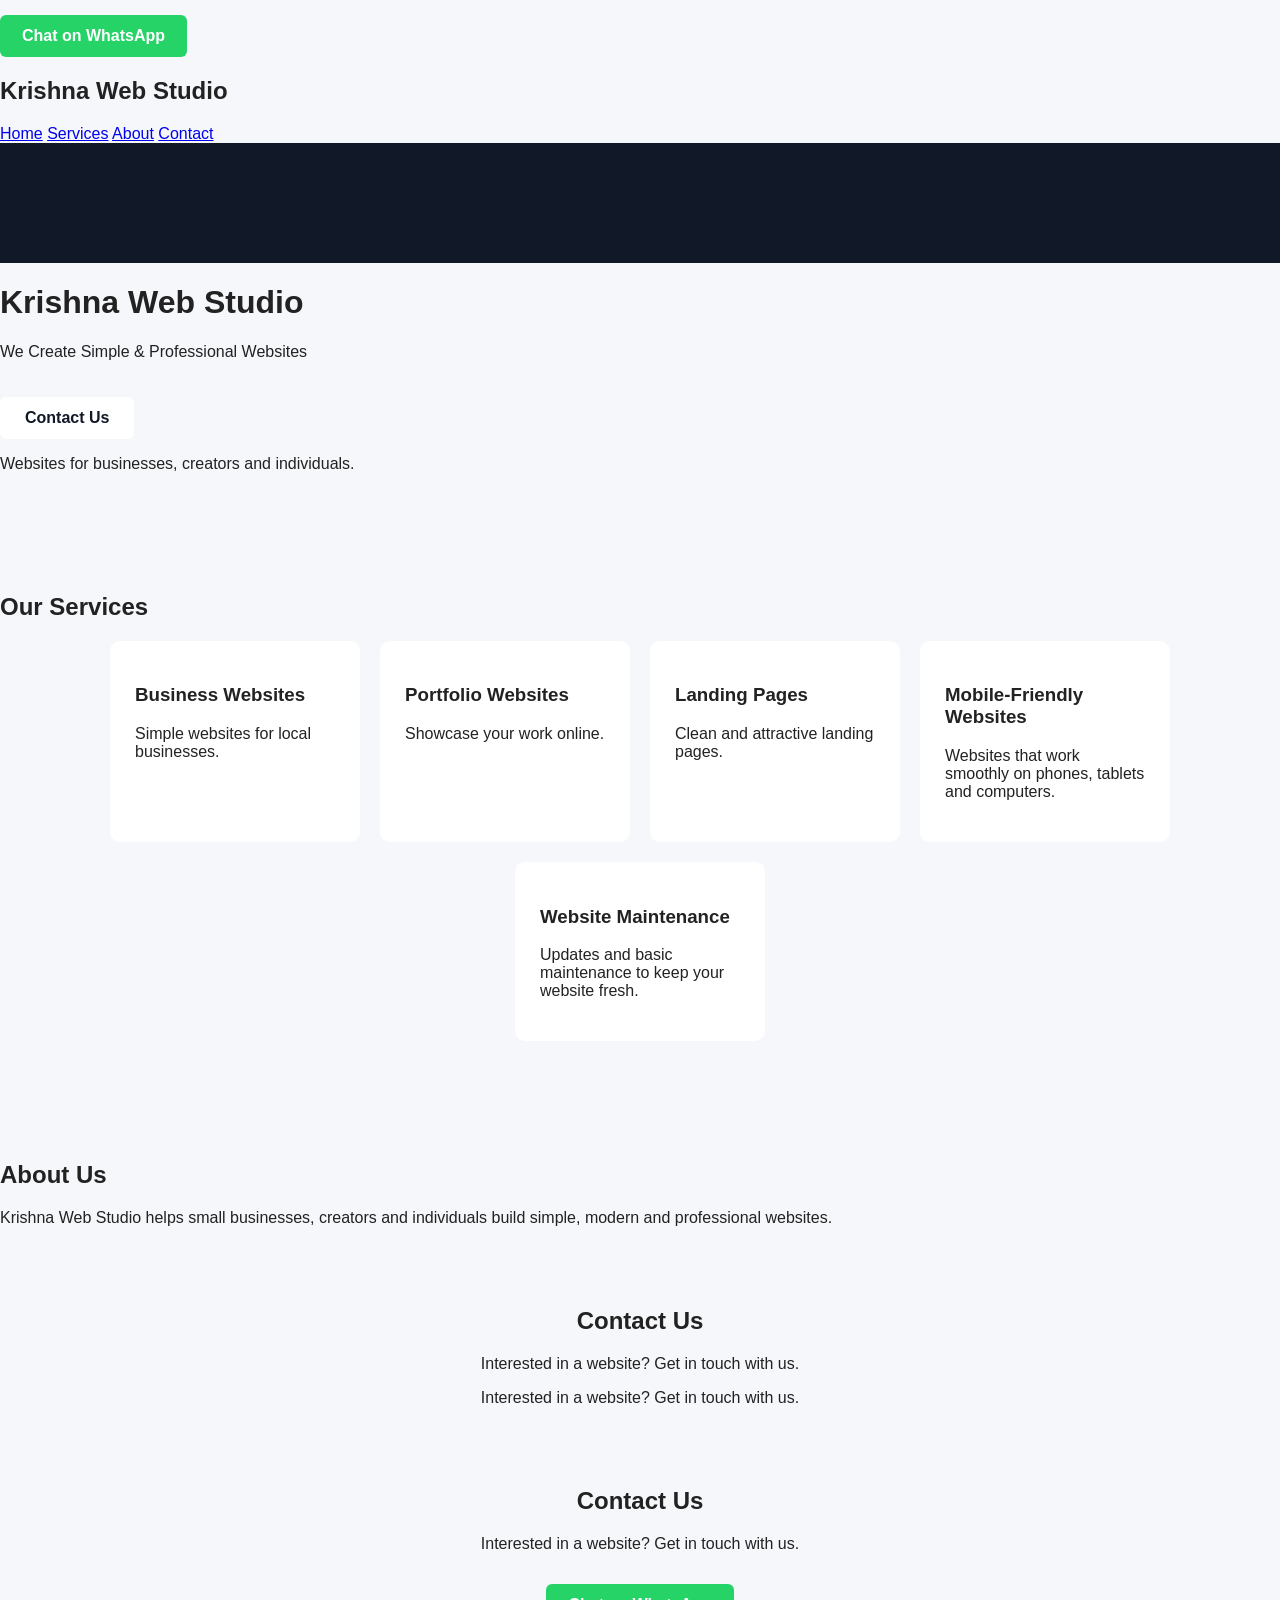
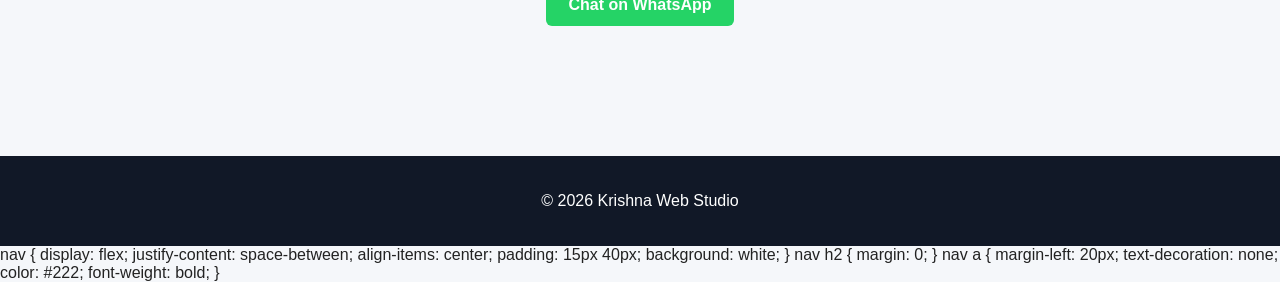
==== index.html @ 9b679fcb "Add files via upload" ====
<!DOCTYPE html>
<html lang="en">
<head>
    <meta charset="UTF-8">
    <meta name="viewport" content="width=device-width, initial-scale=1.0">
    <title>Krishna Web Studio</title>

    <style>
        .whatsapp-button {
    display: inline-block;
    margin-top: 15px;
    padding: 12px 22px;
    background: #25D366;
    color: white;
    text-decoration: none;
    border-radius: 6px;
    font-weight: bold;
}
        
        body {
            margin: 0;
            font-family: Arial, sans-serif;
            background: #f5f7fa;
            color: #222;
        }

        header {
            background: #111827;
            color: white;
            text-align: center;
            padding: 60px 20px;
        }

        header h1 {
            font-size: 42px;
            margin-bottom: 10px;
        }

        header p {
            font-size: 18px;
        }

        .button {
            display: inline-block;
            margin-top: 20px;
            padding: 12px 25px;
            background: white;
            color: #111827;
            text-decoration: none;
            border-radius: 6px;
            font-weight: bold;
        }

        section {
            max-width: 900px;
            margin: 40px auto;
            padding: 20px;
            text-align: center;
        }

        .services {
            display: flex;
            gap: 20px;
            justify-content: center;
            flex-wrap: wrap;
        }

        .card {
            background: rgb(255, 255, 255);
            padding: 25px;
            width: 200px;
            border-radius: 10px;
        }

        footer {
            text-align: center;
            background: #111827;
            color: white;
            padding: 20px;
            margin-top: 50px;
        }
    </style>
    <a href="https://wa.me/918923455650" class="whatsapp-button">
    Chat on WhatsApp
</a>
</head>

<body>
<nav>
    <h2>Krishna Web Studio</h2>

    <div>
        <a href="#home">Home</a>
        <a href="#services">Services</a>
        <a href="#about">About</a>
        <a href="#contact">Contact</a>
    </div>
</nav>
    <header id="home"></header>
        <h1>Krishna Web Studio</h1>
        <p>We Create Simple & Professional Websites</p>
        <a href="#contact" class="button">Contact Us</a>
        <p>Websites for businesses, creators and individuals.</p>
    </header>

    <section id="services"></section>
        <h2>Our Services</h2>

        <div class="services">
            <div class="card">
                <h3>Business Websites</h3>
                <p>Simple websites for local businesses.</p>
            </div>

            <div class="card">
                <h3>Portfolio Websites</h3>
                <p>Showcase your work online.</p>
            </div>

            <div class="card">
                <h3>Landing Pages</h3>
                <p>Clean and attractive landing pages.</p>
            </div><div class="card">
    <h3>Mobile-Friendly Websites</h3>
    <p>Websites that work smoothly on phones, tablets and computers.</p>
</div>

<div class="card">
    <h3>Website Maintenance</h3>
    <p>Updates and basic maintenance to keep your website fresh.</p>
</div>
        </div>
    </section>
    <section id="about"></section>
    <h2>About Us</h2>
    <p>
        Krishna Web Studio helps small businesses, creators and individuals
        build simple, modern and professional websites.
    </p>
</section>

    <section id="contact">
        <h2>Contact Us</h2>
        <p>Interested in a website? Get in touch with us.</p>
        <p>Interested in a website? Get in touch with us.</p>
        <section id="contact">
    <h2>Contact Us</h2>
    <p>Interested in a website? Get in touch with us.</p>
    <a href="https://wa.me/91XXXXXXXXXX" class="whatsapp-button">
    Chat on WhatsApp
</a>
</section>
    </section>

    <footer>
        <p>© 2026 Krishna Web Studio</p>
    </footer>

</body>
</html>
nav {
    display: flex;
    justify-content: space-between;
    align-items: center;
    padding: 15px 40px;
    background: white;
}

nav h2 {
    margin: 0;
}

nav a {
    margin-left: 20px;
    text-decoration: none;
    color: #222;
    font-weight: bold;
}
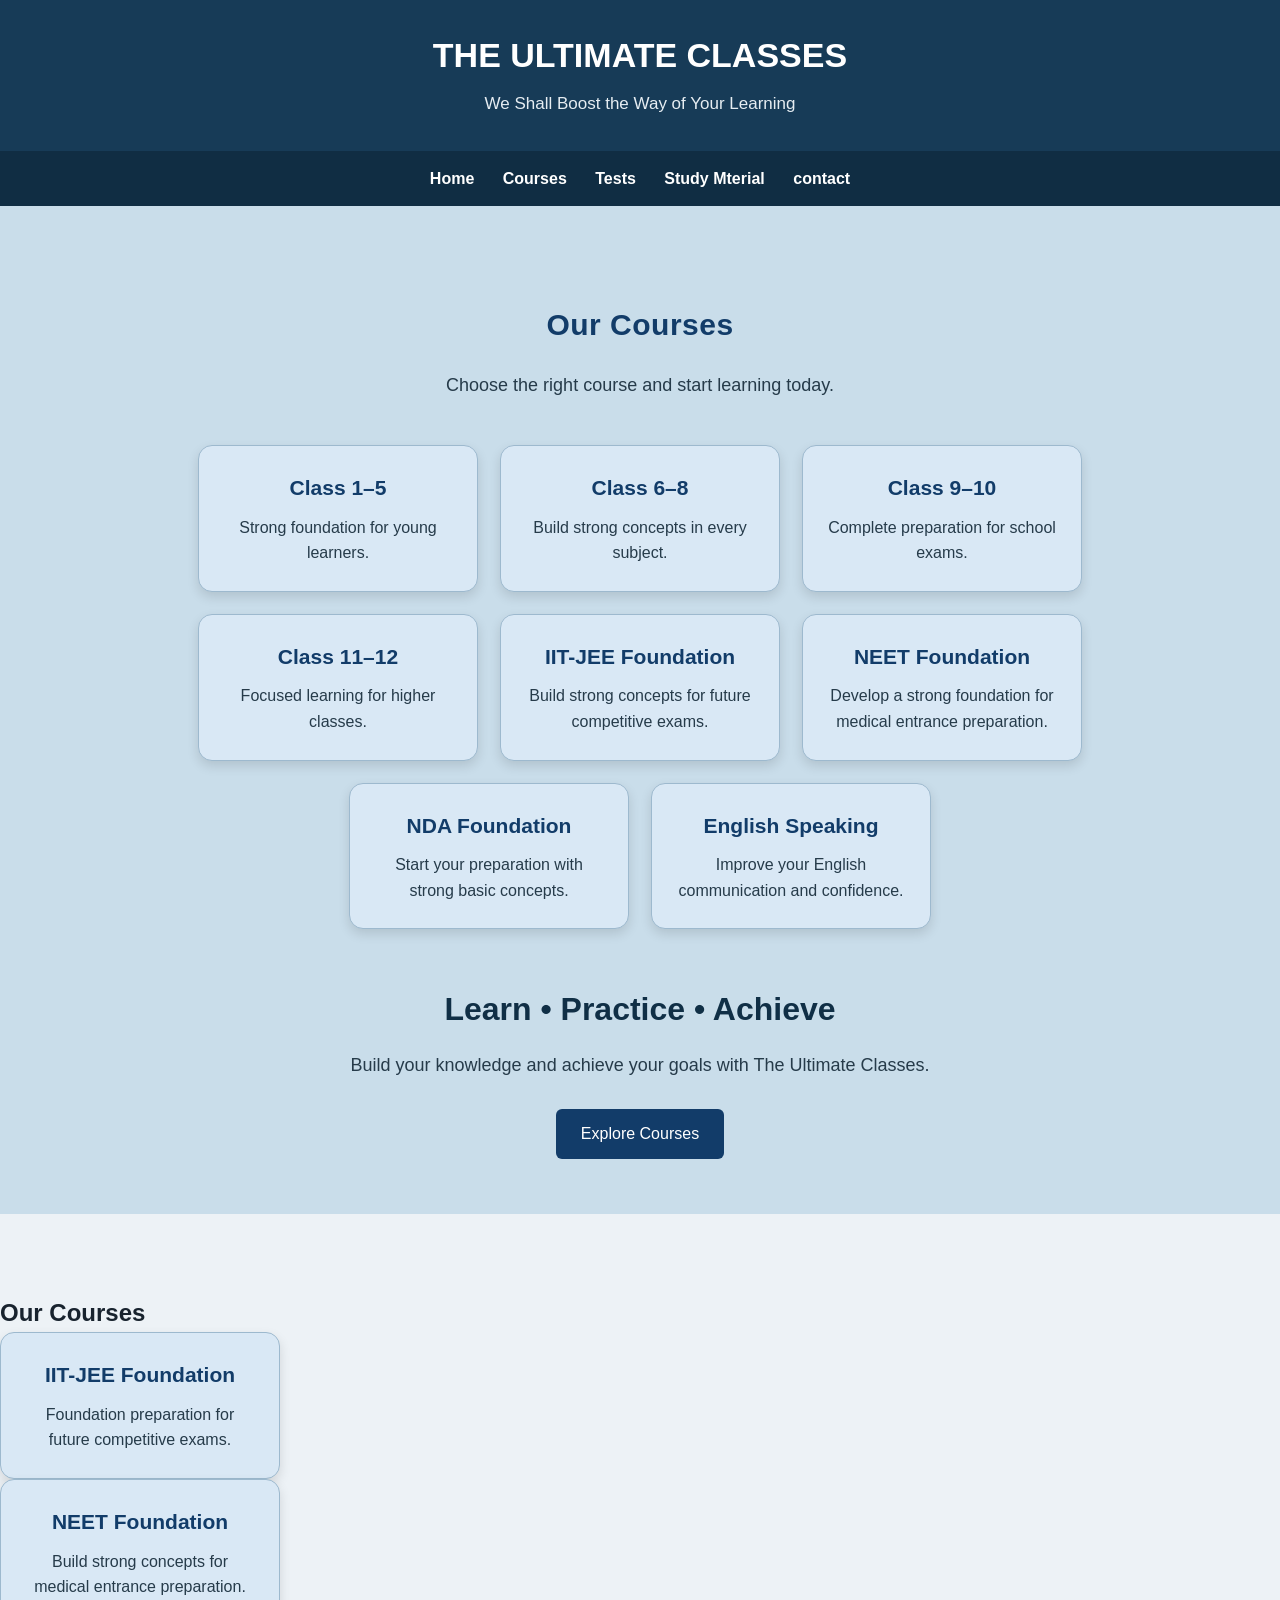
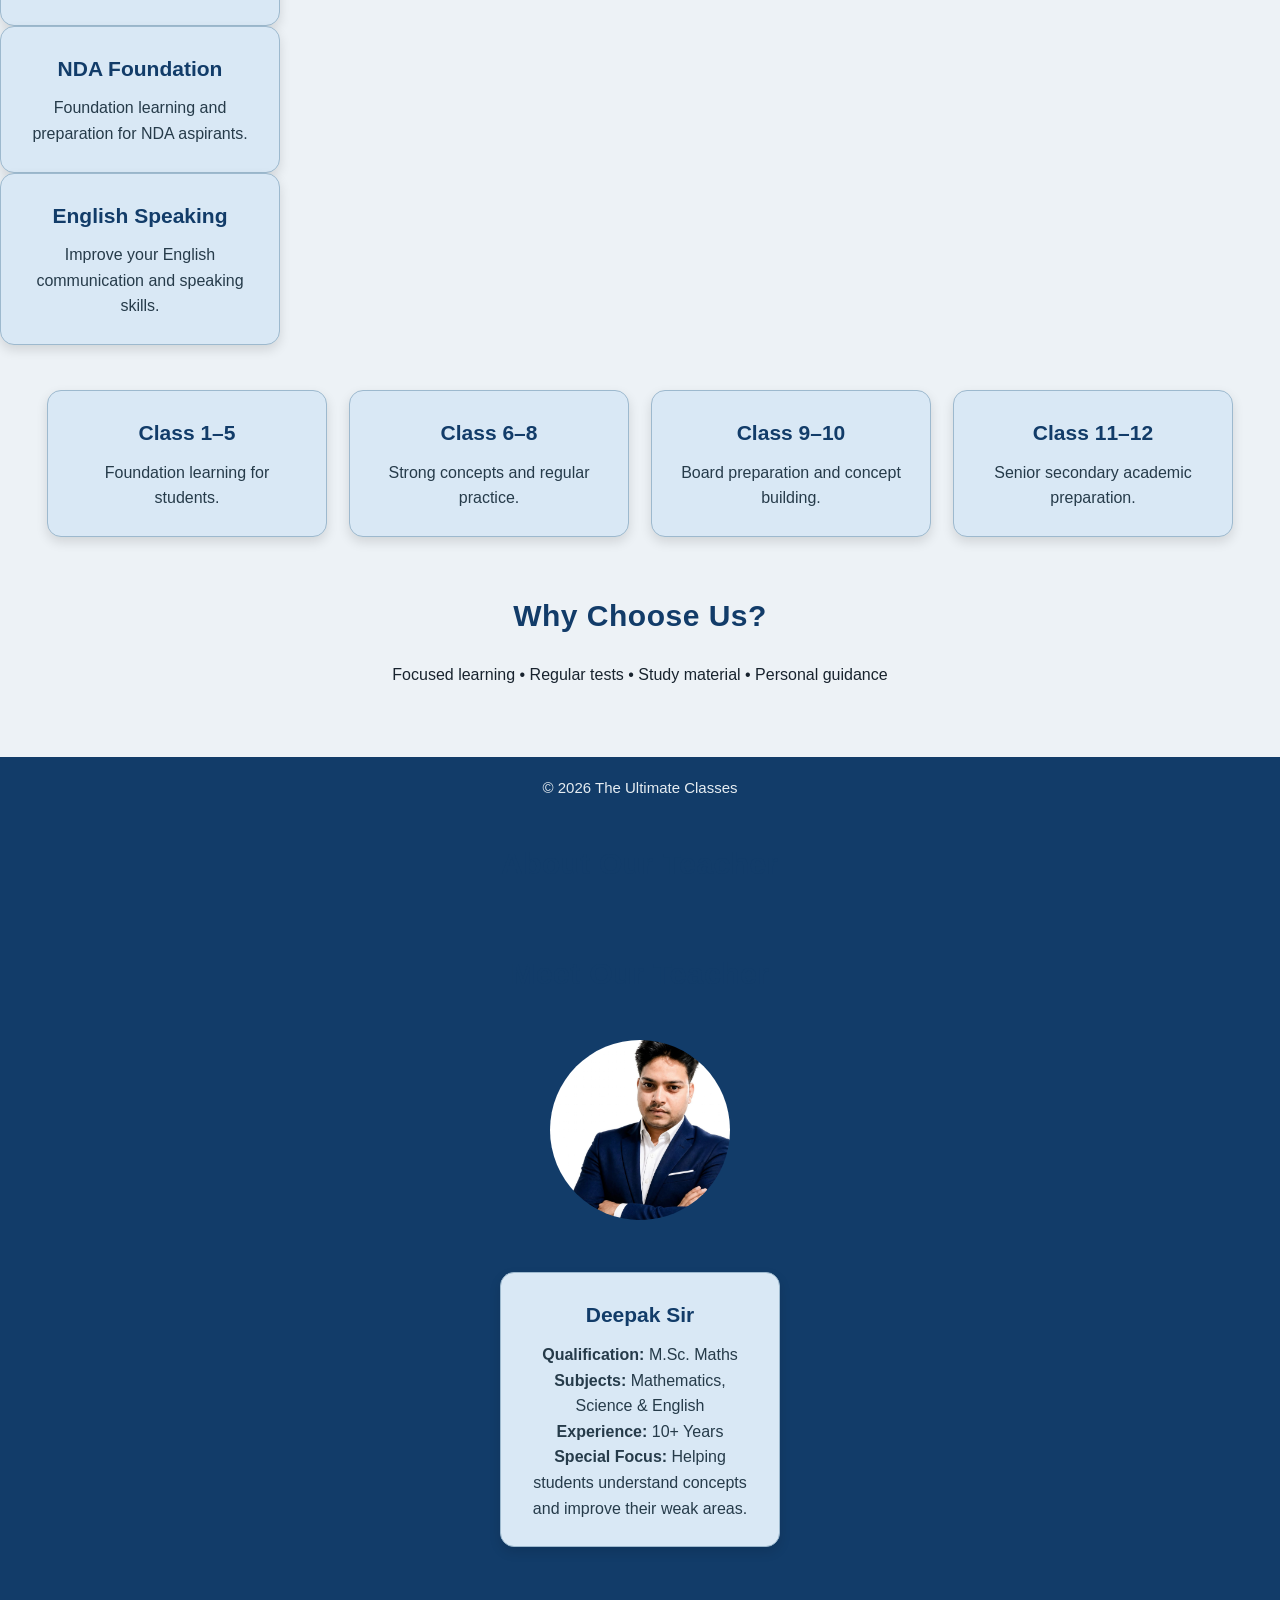
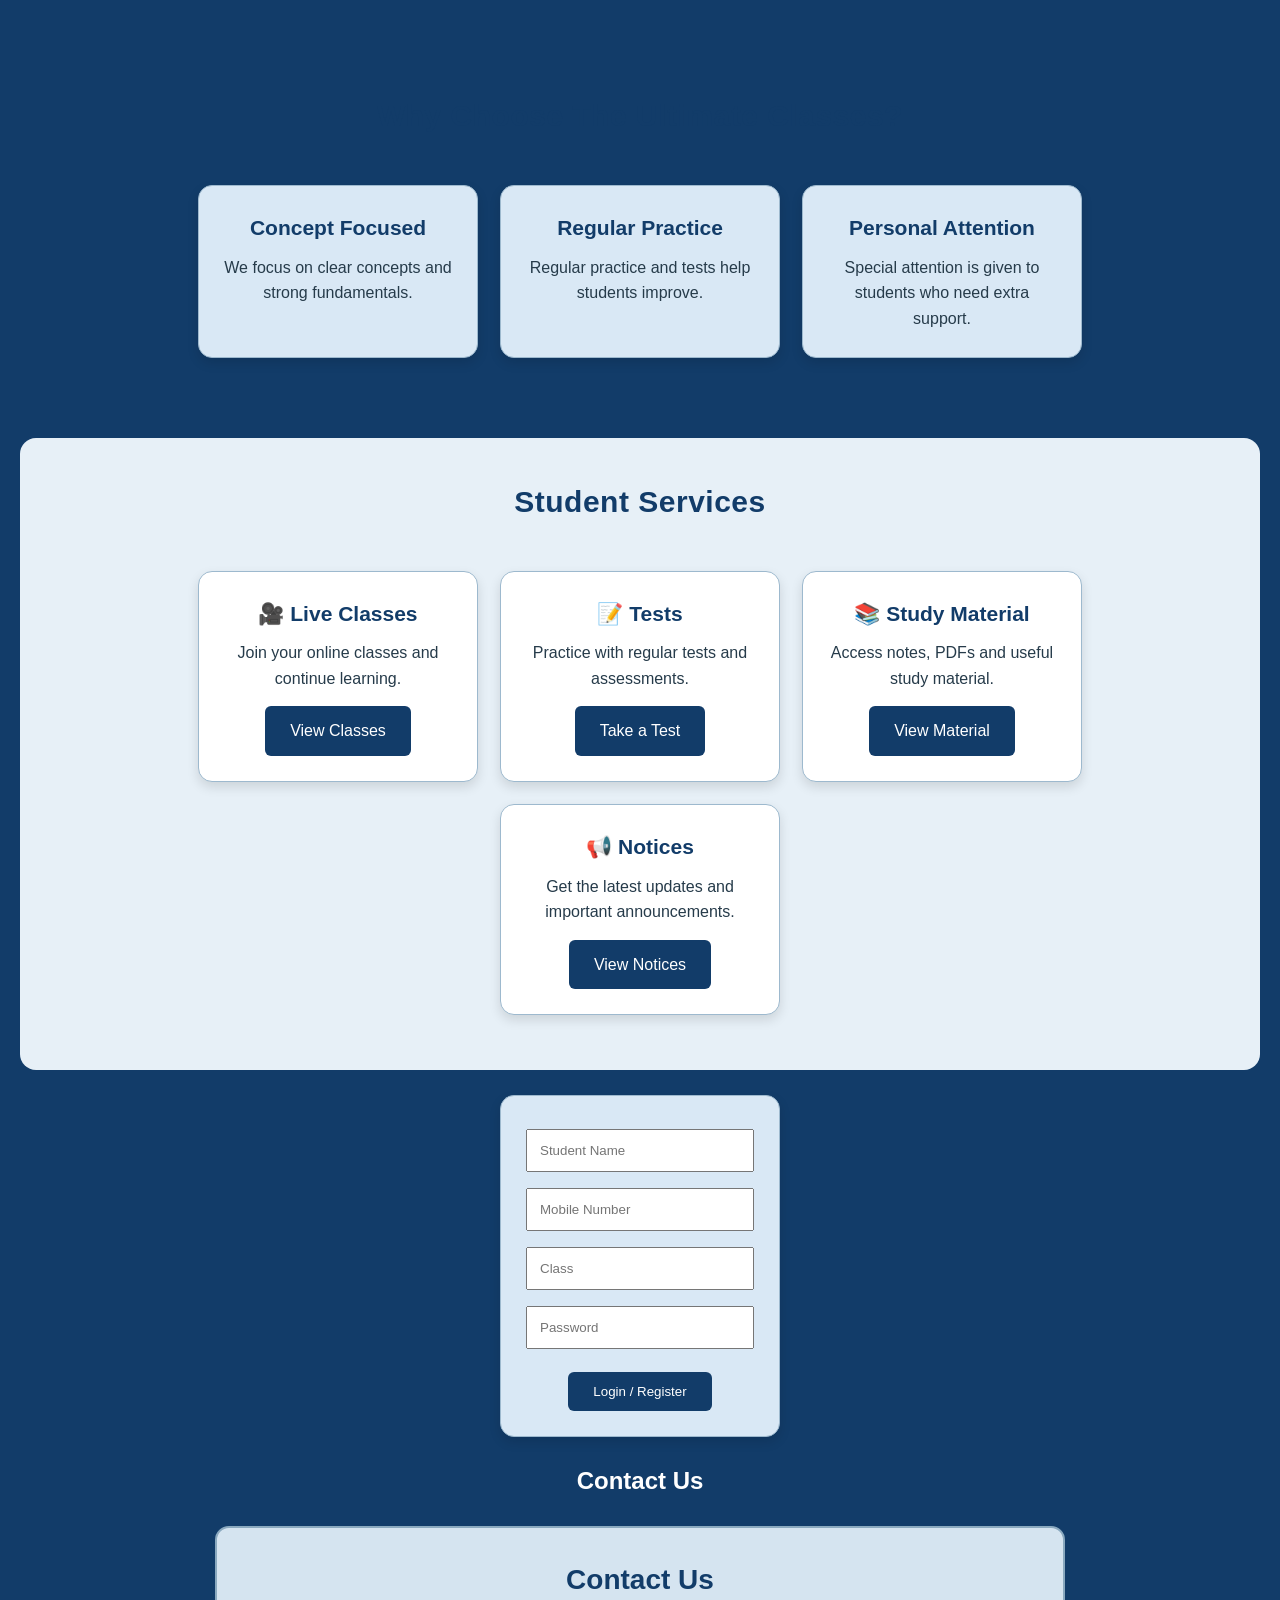
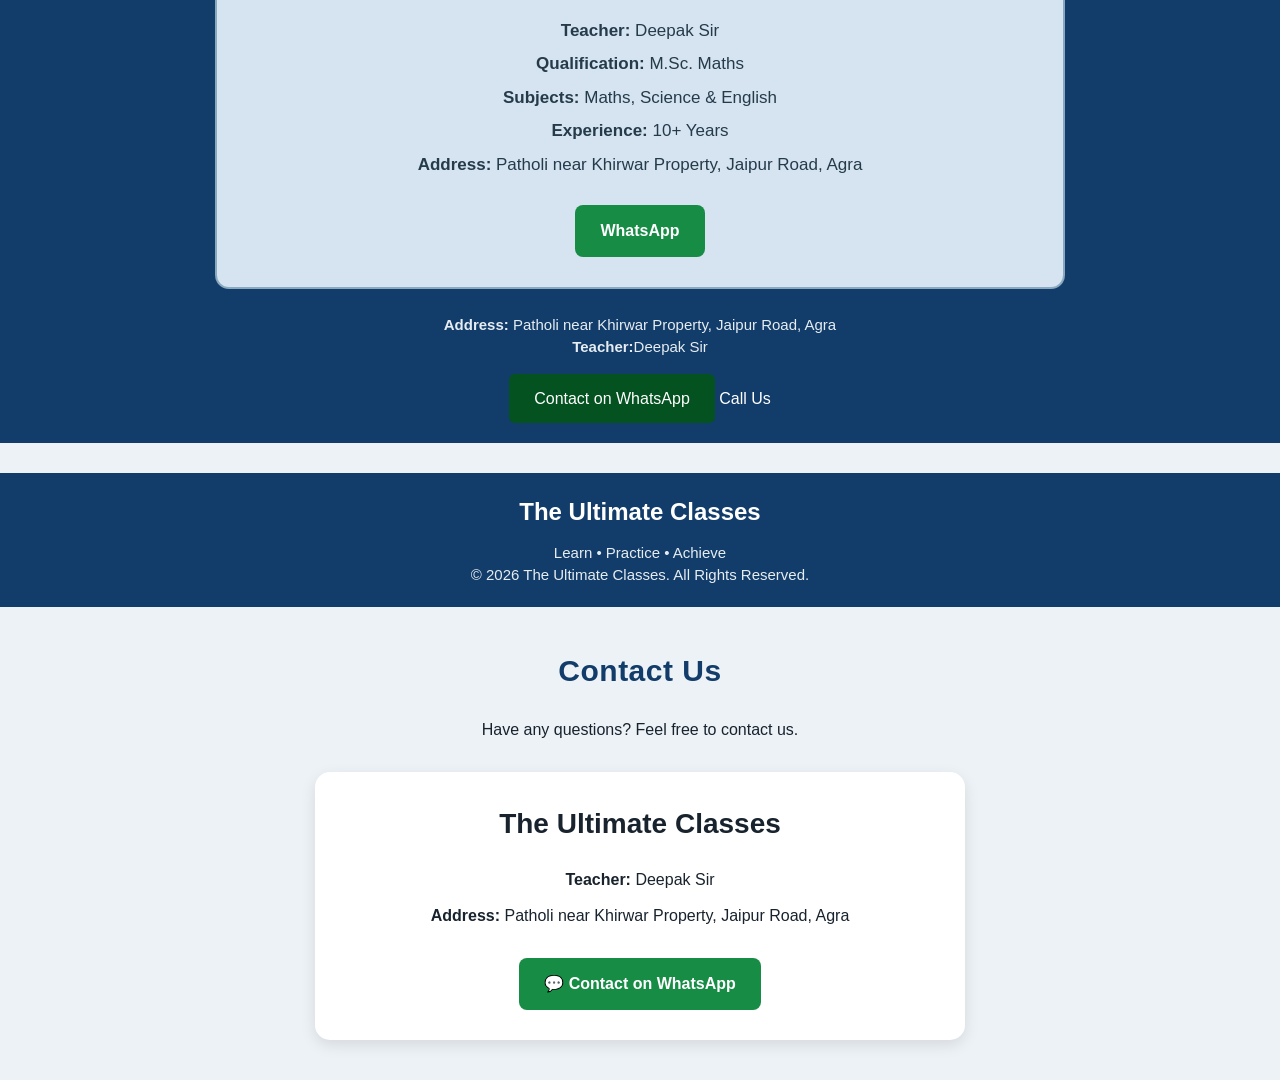
==== commit f862b7a8: "Add files via upload" ====
--- a/index.html
+++ b/index.html
@@ -1,178 +1,598 @@
 <!DOCTYPE html>
 <html lang="en">
 <head>
+    <link rel="stylesheet"href="style.css">
     <meta charset="UTF-8">
     <meta name="viewport" content="width=device-width, initial-scale=1.0">
-    <title>Krishna Web Studio</title>
+
+    <title>The Ultimate Classes</title>
 
     <style>
-        .whatsapp-button {
+        * {
+            margin: 0;
+            padding: 0;
+            box-sizing: border-box;
+        }
+
+
+        .contact-info {
+    background: #d5e4f0;
+    color: #18232e;
+    padding: 25px;
+    margin: 25px 0;
+    border-radius: 12px;
+    border: 2px solid #8aa9bf;
+}
+
+.contact-info h2 {
+    color: #102f46;
+    font-size: 28px;
+    margin-bottom: 15px;
+}
+
+.contact-info p {
+    color: #18232e;
+    font-size: 17px;
+    margin: 8px 0;
+}
+
+.whatsapp-btn {
     display: inline-block;
-    margin-top: 15px;
-    padding: 12px 22px;
-    background: #25D366;
-    color: white;
+    margin-top: 20px;
+    padding: 13px 25px;
+    background: #168c45;
+    color: #ffffff;
     text-decoration: none;
-    border-radius: 6px;
     font-weight: bold;
-}
-        
-        body {
-            margin: 0;
-            font-family: Arial, sans-serif;
-            background: #f5f7fa;
-            color: #222;
+    border-radius: 8px;
+}
+
+body {
+    font-family: Arial, sans-serif;
+    background: #edf2f6;
+    color: #18232e;
+    margin: 0;
+    line-height: 1.6;
+}
+
+header {
+    background: #173b57;
+    color: #ffffff;
+    padding: 28px 20px;
+    text-align: center;
+}
+
+header h1 {
+    color: #ffffff;
+    font-size: 34px;
+    margin-bottom: 8px;
+}
+
+header p {
+    color: #e6edf2;
+    font-size: 17px;
+    margin: 5px 0;
+}
+
+nav {
+    background: #102d43;
+    padding: 15px;
+    text-align: center;
+}
+
+nav a {
+    color: #ffffff;
+    text-decoration: none;
+    font-weight: bold;
+    margin: 0 12px;
+}
+
+nav a:hover {
+    text-decoration: underline;
+}
+
+.hero {
+    background: #c9ddea;
+    color: #18232e;
+    text-align: center;
+    padding: 55px 20px;
+}
+
+.hero h2 {
+    color: #102f46;
+    font-size: 32px;
+    margin-bottom: 12px;
+}
+
+.hero p {
+    color: #263b4a;
+    font-size: 18px;
+    margin-bottom: 20px;
+}
+
+
+       
+
+        .hero p {
+            margin: 15px 0;
+            font-size: 18px;
         }
 
-        header {
-            background: #111827;
+        .button {
+            display: inline-block;
+            background: #123c69;
+            color: white;
+            padding: 12px 25px;
+            border-radius: 6px;
+            text-decoration: none;
+            margin-top: 15px;
+        }
+
+        .section {
+            padding: 40px 20px;
+            text-align: center;
+        }
+        .section h2 {
+    color: #123c69;
+    font-size: 30px;
+    text-align: center;
+    margin-bottom: 22px;
+    font-weight: 700;
+    letter-spacing: 0.5px;
+}
+#material {
+    background: #e7f0f7;
+    border-radius: 16px;
+    margin: 25px 0;
+    padding: 40px 20px;
+}
+
+#material h2 {
+    color: #123c69;
+    margin-bottom: 25px;
+}
+
+#material .card {
+    background: #ffffff;
+}
+.contact-info {
+    background: #d5e4f0;
+    color: #18232e;
+    padding: 30px;
+    margin: 25px auto;
+    border-radius: 14px;
+    border: 2px solid #8aa9bf;
+    max-width: 850px;
+}
+
+.contact-info h2 {
+    color: #123c69;
+    font-size: 28px;
+    margin-bottom: 15px;
+}
+
+.contact-info p {
+    color: #263b4a;
+    font-size: 17px;
+    margin: 8px 0;
+}
+
+.contact-info .whatsapp-btn {
+    margin-top: 20px;
+}
+footer {
+    background: #102d43;
+    color: #ffffff;
+    text-align: center;
+    padding: 22px 15px;
+    margin-top: 30px;
+}
+
+footer p {
+    color: #e6edf2;
+    font-size: 15px;
+    margin: 0;
+}
+
+     .cards {
+    display: flex;
+    flex-wrap: wrap;
+    justify-content: center;
+    gap: 22px;
+    padding: 15px 10px;
+}
+
+.card {
+    background: #d9e8f5;
+    color: #172b3a;
+    width: 280px;
+    padding: 25px;
+    border-radius: 14px;
+    border: 1px solid #9db9ce;
+    box-shadow: 0 5px 12px rgba(0, 0, 0, 0.12);
+    transition: transform 0.2s ease, box-shadow 0.2s ease;
+}
+
+.card:hover {
+    transform: translateY(-5px);
+    box-shadow: 0 9px 18px rgba(0, 0, 0, 0.18);
+}
+
+.card h3 {
+    color: #123c69;
+    font-size: 21px;
+    margin-bottom: 10px;
+}
+
+.card p {
+    color: #263b4a;
+    font-size: 16px;
+    line-height: 1.6;
+    margin: 0;
+}
+
+
+        footer {
+            background: #123c69;
             color: white;
             text-align: center;
-            padding: 60px 20px;
+            padding: 20px;
+            margin-top: 30px;
         }
-
-        header h1 {
-            font-size: 42px;
-            margin-bottom: 10px;
-        }
-
-        header p {
-            font-size: 18px;
-        }
-
-        .button {
-            display: inline-block;
-            margin-top: 20px;
-            padding: 12px 25px;
-            background: white;
-            color: #111827;
-            text-decoration: none;
-            border-radius: 6px;
-            font-weight: bold;
-        }
-
-        section {
-            max-width: 900px;
-            margin: 40px auto;
-            padding: 20px;
-            text-align: center;
-        }
-
-        .services {
-            display: flex;
-            gap: 20px;
-            justify-content: center;
-            flex-wrap: wrap;
-        }
-
-        .card {
-            background: rgb(255, 255, 255);
-            padding: 25px;
-            width: 200px;
-            border-radius: 10px;
-        }
-
-        footer {
-            text-align: center;
-            background: #111827;
-            color: white;
-            padding: 20px;
-            margin-top: 50px;
-        }
+        @media (max-width: 768px) {
+    header h1 {
+        font-size: 26px;
+    }
+
+    header p {
+        font-size: 14px;
+    }
+
+    nav {
+        padding: 10px;
+    }
+
+    nav a {
+        display: inline-block;
+        margin: 6px 8px;
+        font-size: 14px;
+    }
+
+    .hero {
+    background: #c8dff0;
+    color: #172b3a;
+    text-align: center;
+    padding: 70px 20px;
+    border-radius: 0 0 20px 20px;
+    margin-bottom: 25px;
+}
+
+.hero h2 {
+    color: #123c69;
+    font-size: 36px;
+    margin-bottom: 15px;
+    font-weight: 700;
+}
+
+.hero p {
+    color: #263b4a;
+    font-size: 18px;
+    max-width: 700px;
+    margin: 0 auto 25px;
+    line-height: 1.7;
+}
+
+.hero .button {
+    display: inline-block;
+    background: #123c69;
+    color: #ffffff;
+    text-decoration: none;
+    padding: 13px 28px;
+    border-radius: 8px;
+    font-weight: bold;
+}
+
+.hero .button:hover {
+    background: #0b2947;
+}
+
+    .contact-info {
+        padding: 20px;
+        margin: 15px 10px;
+    }
+
+    .contact-info h2 {
+        font-size: 24px;
+    }
+
+    .contact-info p {
+        font-size: 15px;
+    }
+
+    .whatsapp-btn {
+        padding: 12px 20px;
+        font-size: 15px;
+    }
+}
     </style>
-    <a href="https://wa.me/918923455650" class="whatsapp-button">
-    Chat on WhatsApp
+</head>
+
+<body>
+
+    <header>
+        <h1>THE ULTIMATE CLASSES</h1>
+        <p>We Shall Boost the Way of Your Learning</p>
+    </header>
+
+    <nav>
+        <a href="index.html">Home</a>
+        <a href="Courses.html">Courses</a>
+        <a href="tests.html">Tests</a>
+        <a href="study-material.html">Study Mterial</a>
+        <a href="#contact">contact</a></nav>
+
+    <section class="hero">
+        <section class="section" id="courses">
+    <h2>Our Courses</h2>
+    <p>Choose the right course and start learning today.</p>
+
+    <div class="cards">
+
+        <div class="card">
+            <h3>Class 1–5</h3>
+            <p>Strong foundation for young learners.</p>
+        </div>
+
+        <div class="card">
+            <h3>Class 6–8</h3>
+            <p>Build strong concepts in every subject.</p>
+        </div>
+
+        <div class="card">
+            <h3>Class 9–10</h3>
+            <p>Complete preparation for school exams.</p>
+        </div>
+
+        <div class="card">
+            <h3>Class 11–12</h3>
+            <p>Focused learning for higher classes.</p>
+        </div>
+
+        <div class="card">
+            <h3>IIT-JEE Foundation</h3>
+            <p>Build strong concepts for future competitive exams.</p>
+        </div>
+
+        <div class="card">
+            <h3>NEET Foundation</h3>
+            <p>Develop a strong foundation for medical entrance preparation.</p>
+        </div>
+
+        <div class="card">
+            <h3>NDA Foundation</h3>
+            <p>Start your preparation with strong basic concepts.</p>
+        </div>
+
+        <div class="card">
+            <h3>English Speaking</h3>
+            <p>Improve your English communication and confidence.</p>
+        </div>
+
+    </div>
+</section>
+        <h2>Learn • Practice • Achieve</h2>
+        <p>Build your knowledge and achieve your goals with The Ultimate Classes.</p>
+        <a href="courses.html" class="button">Explore Courses</a>
+    </section>
+
+    <section class="section"id="courses"></section>
+        <h2>Our Courses</h2>
+        <div class="card">
+    <h3>IIT-JEE Foundation</h3>
+    <p>Foundation preparation for future competitive exams.</p>
+</div>
+
+<div class="card">
+    <h3>NEET Foundation</h3>
+    <p>Build strong concepts for medical entrance preparation.</p>
+</div>
+
+<div class="card">
+    <h3>NDA Foundation</h3>
+    <p>Foundation learning and preparation for NDA aspirants.</p>
+</div>
+
+<div class="card">
+    <h3>English Speaking</h3>
+    <p>Improve your English communication and speaking skills.</p>
+</div>
+
+        <div class="cards">
+
+            <div class="card">
+                <h3>Class 1–5</h3>
+                <p>Foundation learning for students.</p>
+            </div>
+
+            <div class="card">
+                <h3>Class 6–8</h3>
+                <p>Strong concepts and regular practice.</p>
+            </div>
+
+            <div class="card">
+                <h3>Class 9–10</h3>
+                <p>Board preparation and concept building.</p>
+            </div>
+
+            <div class="card">
+                <h3>Class 11–12</h3>
+                <p>Senior secondary academic preparation.</p>
+            </div>
+
+        </div>
+    </section>
+
+    <section class="section">
+        <h2>Why Choose Us?</h2>
+        <p>Focused learning • Regular tests • Study material • Personal guidance</p>
+    </section>
+
+    <footer>
+        <p>© 2026 The Ultimate Classes</p>
+        <section class="section">
+    <h2>About Our Teacher</h2>
+
+    <section class="section">
+    <h2>Meet Our Teacher</h2>
+    <img src="Deepak.jpeg"
+     alt="Deepak Sir"
+     style="width:180px; height:180px; object-fit:cover; border-radius:50%; margin:20px;">
+
+    <div class="card" style="margin: 25px auto; max-width: 550px;">
+
+        <h3>Deepak Sir</h3>
+
+        <p><strong>Qualification:</strong> M.Sc. Maths</p>
+
+        <p><strong>Subjects:</strong> Mathematics, Science & English</p>
+
+        <p><strong>Experience:</strong> 10+ Years</p>
+
+        <p>
+            <strong>Special Focus:</strong>
+            Helping students understand concepts
+            and improve their weak areas.
+        </p>
+
+    </div>
+</section>
+
+</section>
+
+<section class="section why-us">
+    <h2>Why Choose The Ultimate Classes?</h2>
+
+    <div class="cards">
+
+        <div class="card">
+            <h3>Concept Focused</h3>
+            <p>We focus on clear concepts and strong fundamentals.</p>
+        </div>
+
+        <div class="card">
+            <h3>Regular Practice</h3>
+            <p>Regular practice and tests help students improve.</p>
+        </div>
+
+        <div class="card">
+            <h3>Personal Attention</h3>
+            <p>Special attention is given to students who need extra support.</p>
+        </div>
+
+    </div>
+</section>
+
+<section class="section" id="material">
+    <h2>Student Services</h2>
+
+    <div class="cards">
+
+        <div class="card">
+            <h3>🎥 Live Classes</h3>
+            <p>Join your online classes and continue learning.</p>
+            <a href="#" class="button">View Classes</a>
+        </div>
+
+        <div class="card">
+            <h3>📝 Tests</h3>
+            <p>Practice with regular tests and assessments.</p>
+            <a href="#" class="button">Take a Test</a>
+        </div>
+
+        <div class="card">
+            <h3>📚 Study Material</h3>
+            <p>Access notes, PDFs and useful study material.</p>
+            <a href="#" class="button">View Material</a>
+        </div>
+
+        <div class="card">
+            <h3>📢 Notices</h3>
+            <p>Get the latest updates and important announcements.</p>
+            <a href="#" class="button">View Notices</a>
+        </div>
+
+    </div>
+</section>
+
+    <div class="card" style="margin: 25px auto; max-width: 400px;">
+
+        <input type="text" placeholder="Student Name"
+               style="width:100%; padding:12px; margin:8px 0;">
+
+        <input type="tel" placeholder="Mobile Number"
+               style="width:100%; padding:12px; margin:8px 0;">
+
+        <input type="text" placeholder="Class"
+               style="width:100%; padding:12px; margin:8px 0;">
+
+        <input type="password" placeholder="Password"
+               style="width:100%; padding:12px; margin:8px 0;">
+
+        <button class="button" style="border: none; cursor: pointer;">
+            Login / Register
+        </button>
+
+    </div>
+</section>
+    <h2 id="contact">Contact Us</h2>
+    <div class="contact-info">
+    <h2>Contact Us</h2>
+    <p><strong>Teacher:</strong> Deepak Sir</p>
+    <p><strong>Qualification:</strong> M.Sc. Maths</p>
+    <p><strong>Subjects:</strong> Maths, Science & English</p>
+    <p><strong>Experience:</strong> 10+ Years</p>
+    <p><strong>Address:</strong> Patholi near Khirwar Property, Jaipur Road, Agra</p>
+
+    <a class="whatsapp-btn" href="https://wa.me/918909635485" target="_blank">
+    WhatsApp
 </a>
-</head>
-
-<body>
-<nav>
-    <h2>Krishna Web Studio</h2>
-
-    <div>
-        <a href="#home">Home</a>
-        <a href="#services">Services</a>
-        <a href="#about">About</a>
-        <a href="#contact">Contact</a>
+</div>
+
+    <p><strong>Address:</strong> Patholi near Khirwar Property, Jaipur Road, Agra</p>
+<p><strong>Teacher:</strong>Deepak Sir</p>
+    <a href="https://wa.me/918909635485"
+   class="button"
+   style="background: #035220;">
+   Contact on WhatsApp
+    
+</a>
+    
+    Call Us
+</a>
+</a>
+</section>
+    </footer>
+<footer>
+    <h3>The Ultimate Classes</h3>
+    <p>Learn • Practice • Achieve</p>
+    <p>© 2026 The Ultimate Classes. All Rights Reserved.</p>
+</footer>
+</body>
+<section class="section" id="contact">
+    <h2>Contact Us</h2>
+
+    <p>Have any questions? Feel free to contact us.</p>
+
+    <div class="contact-box">
+        <h3>The Ultimate Classes</h3>
+
+        <p><strong>Teacher:</strong> Deepak Sir</p>
+        <p><strong>Address:</strong> Patholi near Khirwar Property, Jaipur Road, Agra</p>
+
+        <a href="https://wa.me/918909635485
+        " class="whatsapp-btn">
+            💬 Contact on WhatsApp
+        </a>
     </div>
-</nav>
-    <header id="home"></header>
-        <h1>Krishna Web Studio</h1>
-        <p>We Create Simple & Professional Websites</p>
-        <a href="#contact" class="button">Contact Us</a>
-        <p>Websites for businesses, creators and individuals.</p>
-    </header>
-
-    <section id="services"></section>
-        <h2>Our Services</h2>
-
-        <div class="services">
-            <div class="card">
-                <h3>Business Websites</h3>
-                <p>Simple websites for local businesses.</p>
-            </div>
-
-            <div class="card">
-                <h3>Portfolio Websites</h3>
-                <p>Showcase your work online.</p>
-            </div>
-
-            <div class="card">
-                <h3>Landing Pages</h3>
-                <p>Clean and attractive landing pages.</p>
-            </div><div class="card">
-    <h3>Mobile-Friendly Websites</h3>
-    <p>Websites that work smoothly on phones, tablets and computers.</p>
-</div>
-
-<div class="card">
-    <h3>Website Maintenance</h3>
-    <p>Updates and basic maintenance to keep your website fresh.</p>
-</div>
-        </div>
-    </section>
-    <section id="about"></section>
-    <h2>About Us</h2>
-    <p>
-        Krishna Web Studio helps small businesses, creators and individuals
-        build simple, modern and professional websites.
-    </p>
-</section>
-
-    <section id="contact">
-        <h2>Contact Us</h2>
-        <p>Interested in a website? Get in touch with us.</p>
-        <p>Interested in a website? Get in touch with us.</p>
-        <section id="contact">
-    <h2>Contact Us</h2>
-    <p>Interested in a website? Get in touch with us.</p>
-    <a href="https://wa.me/91XXXXXXXXXX" class="whatsapp-button">
-    Chat on WhatsApp
-</a>
-</section>
-    </section>
-
-    <footer>
-        <p>© 2026 Krishna Web Studio</p>
-    </footer>
-
-</body>
-</html>
-nav {
-    display: flex;
-    justify-content: space-between;
-    align-items: center;
-    padding: 15px 40px;
-    background: white;
-}
-
-nav h2 {
-    margin: 0;
-}
-
-nav a {
-    margin-left: 20px;
-    text-decoration: none;
-    color: #222;
-    font-weight: bold;
-}+</section>
+</html>
--- a/style.css
+++ b/style.css
@@ -0,0 +1,203 @@
+body {
+    margin: 0;
+    font-family: Arial, sans-serif;
+    background: #f5f5f5;
+    color: #222;
+}
+
+.section {
+    padding: 60px 8%;
+    text-align: center;
+}
+
+.section h2 {
+    font-size: 32px;
+    margin-bottom: 10px;
+}
+
+.cards {
+    display: grid;
+    grid-template-columns: repeat(4, 1fr);
+    gap: 20px;
+    margin-top: 30px;
+}
+
+.card {
+    background: white;
+    padding: 25px;
+    border-radius: 15px;
+    text-align: center;
+    box-shadow: 0 5px 15px rgba(0, 0, 0, 0.1);
+    transition: 0.3s;
+}
+
+.card:hover {
+    transform: translateY(-8px);
+}
+
+.card h3 {
+    margin-bottom: 10px;
+}
+
+.card p {
+    line-height: 1.6;
+}
+
+.teacher-box {
+    max-width: 600px;
+    margin: 30px auto 0;
+    padding: 30px;
+    background: white;
+    border-radius: 15px;
+    text-align: center;
+    box-shadow: 0 5px 15px rgba(0, 0, 0, 0.1);
+}
+
+.teacher-box h3 {
+    font-size: 28px;
+    margin-bottom: 15px;
+}
+
+.teacher-box p {
+    margin: 10px 0;
+    line-height: 1.6;
+}
+.contact-box {
+    max-width: 650px;
+    margin: 30px auto 0;
+    padding: 30px;
+    background: white;
+    border-radius: 15px;
+    text-align: center;
+    box-shadow: 0 5px 15px rgba(0, 0, 0, 0.1);
+}
+
+.contact-box h3 {
+    font-size: 28px;
+    margin-bottom: 20px;
+}
+
+.contact-box p {
+    line-height: 1.6;
+    margin: 10px 0;
+}
+
+.whatsapp-btn {
+    display: inline-block;
+    margin-top: 20px;
+    padding: 13px 25px;
+    background: #25D366;
+    color: white;
+    text-decoration: none;
+    border-radius: 8px;
+    font-weight: bold;
+}
+
+.whatsapp-btn:hover {
+    opacity: 0.85;
+}
+footer {
+    background: #222;
+    color: white;
+    text-align: center;
+    padding: 30px 15px;
+    margin-top: 40px;
+}
+
+footer h3 {
+    margin-bottom: 10px;
+    font-size: 24px;
+}
+
+footer p {
+    margin: 8px 0;
+    line-height: 1.5;
+}
+@media (max-width: 768px) {
+    .cards {
+        grid-template-columns: 1fr;
+    }
+
+    .section {
+        padding: 40px 20px;
+    }
+
+    .section h2 {
+        font-size: 26px;
+    }
+
+    .card {
+        padding: 20px;
+    }
+
+    .teacher-box,
+    .contact-box {
+        width: auto;
+        margin-left: 5px;
+        margin-right: 5px;
+    }
+}
+body {
+        overflow-x: hidden;
+    }
+
+    .hero {
+        padding: 45px 15px;
+    }
+
+    .hero h2 {
+        font-size: 28px;
+    }
+
+    .hero p {
+        font-size: 16px;
+    }
+
+    nav a {
+        display: inline-block;
+        margin: 5px 7px;
+    }
+    .test-container {
+    display: flex;
+    flex-wrap: wrap;
+    justify-content: center;
+    gap: 22px;
+    padding: 30px 15px;
+}
+
+.test-card {
+    background: #d9e8f5;
+    color: #172b3a;
+    width: 280px;
+    padding: 25px;
+    border-radius: 14px;
+    border: 1px solid #9db9ce;
+    box-shadow: 0 5px 12px rgba(0, 0, 0, 0.12);
+    text-align: center;
+}
+
+.test-card h3 {
+    color: #123c69;
+    font-size: 21px;
+    margin-bottom: 10px;
+}
+
+.test-card p {
+    color: #263b4a;
+    font-size: 16px;
+    line-height: 1.6;
+}
+
+.test-card button {
+    background: #123c69;
+    color: #ffffff;
+    border: none;
+    padding: 11px 22px;
+    border-radius: 8px;
+    font-weight: bold;
+    cursor: pointer;
+}
+
+.test-card button:hover {
+    background: #0b2947;
+}
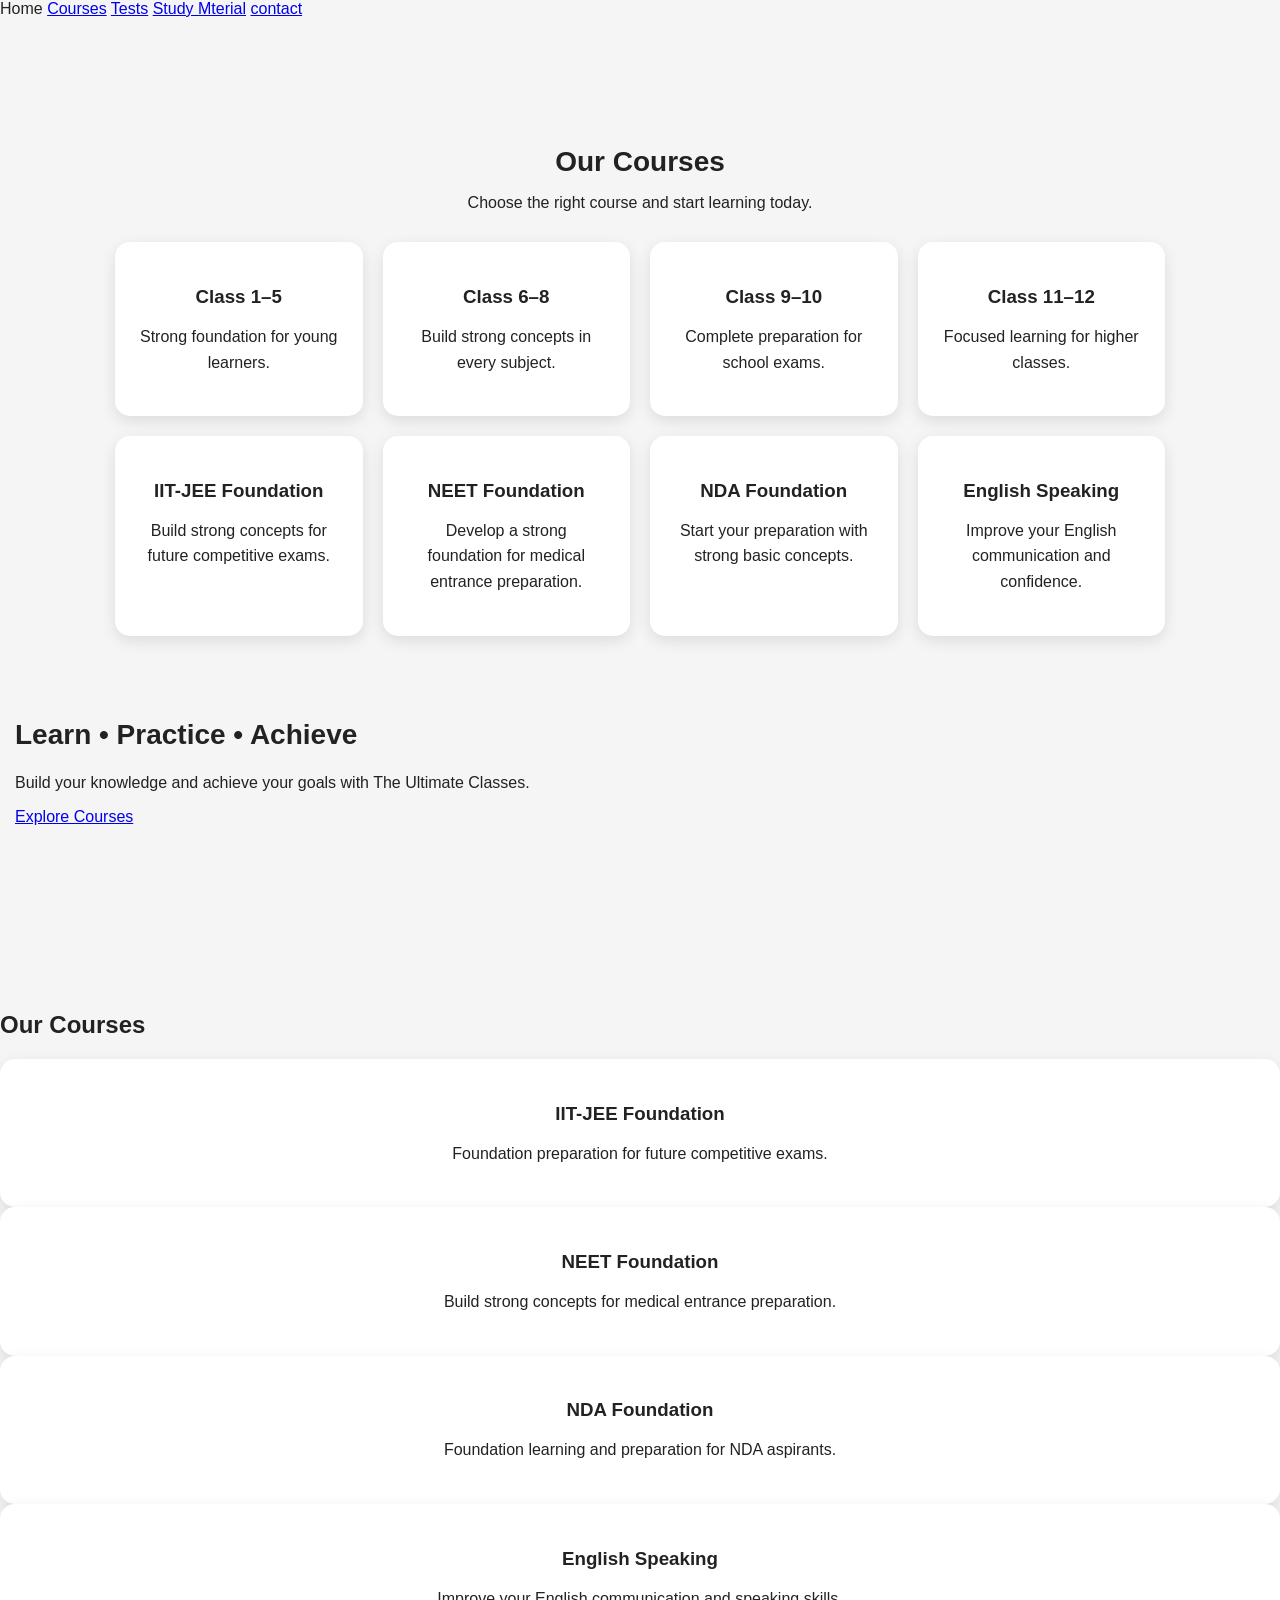
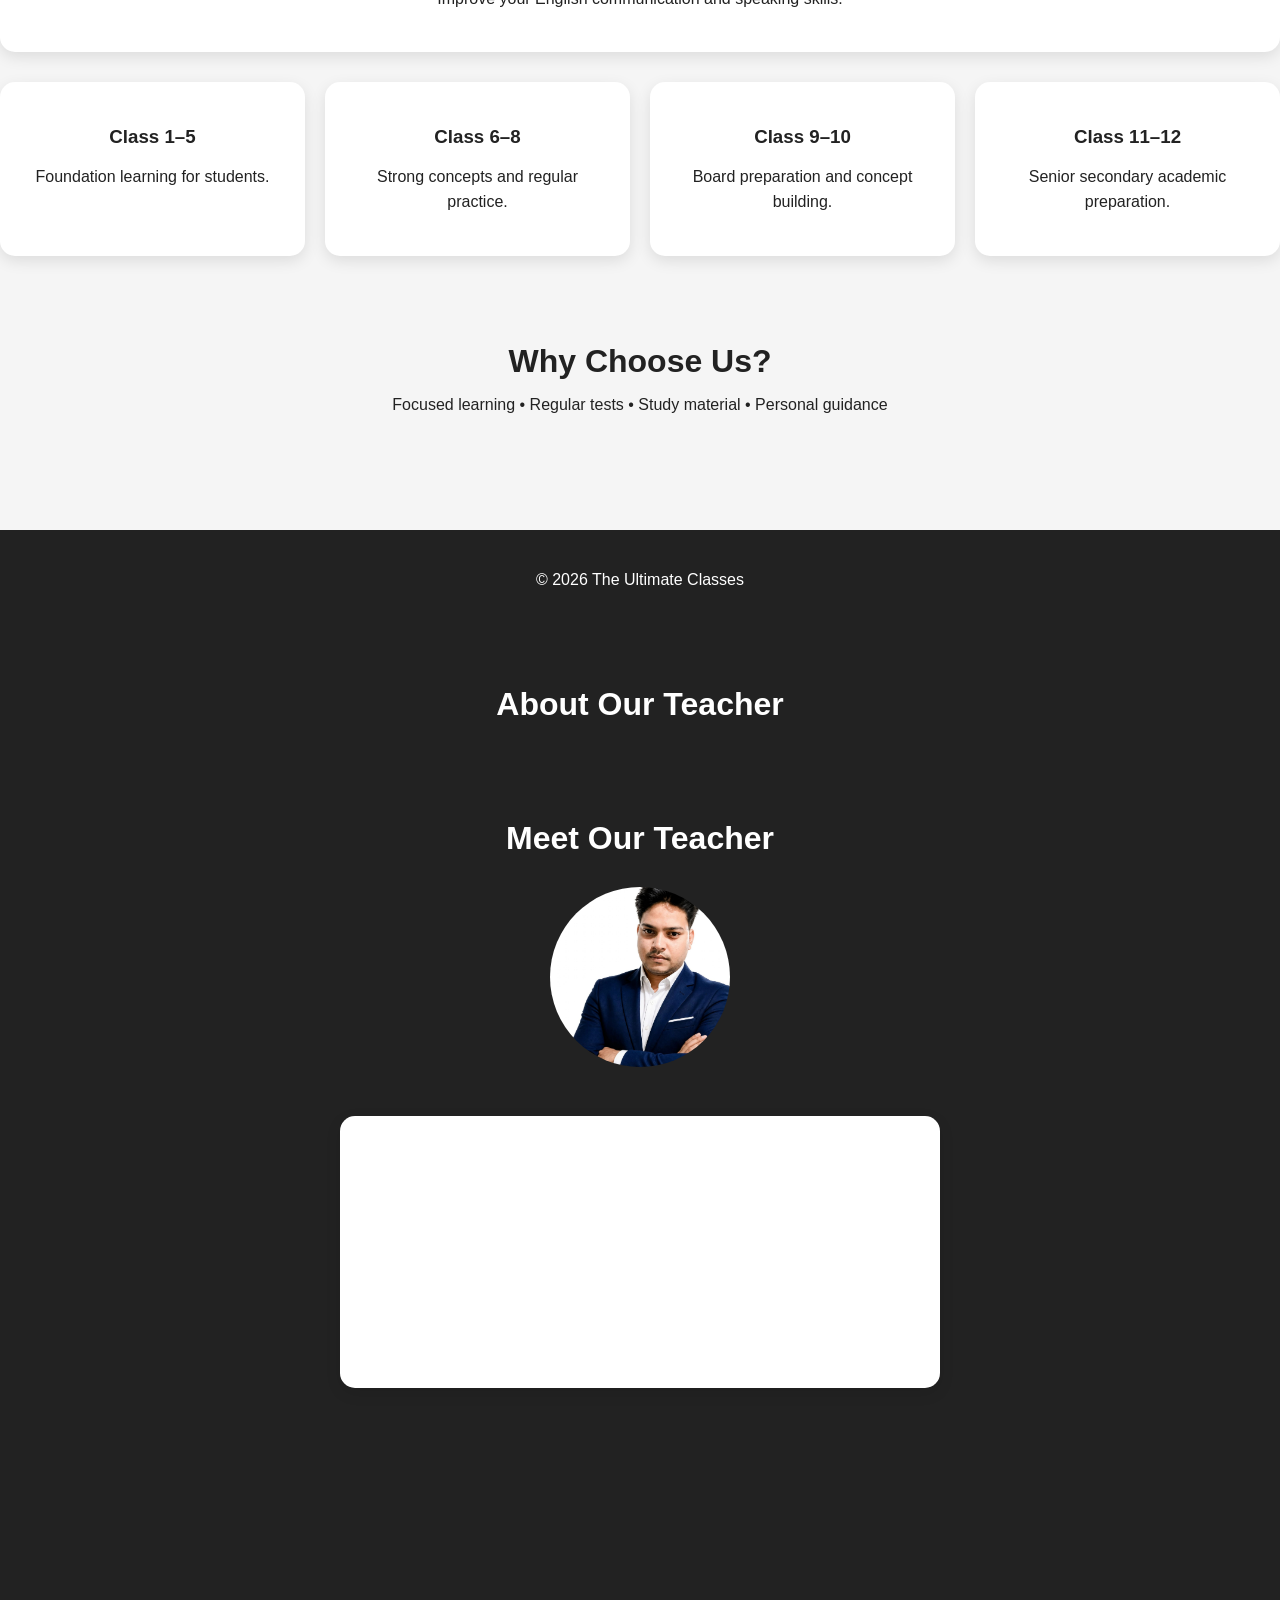
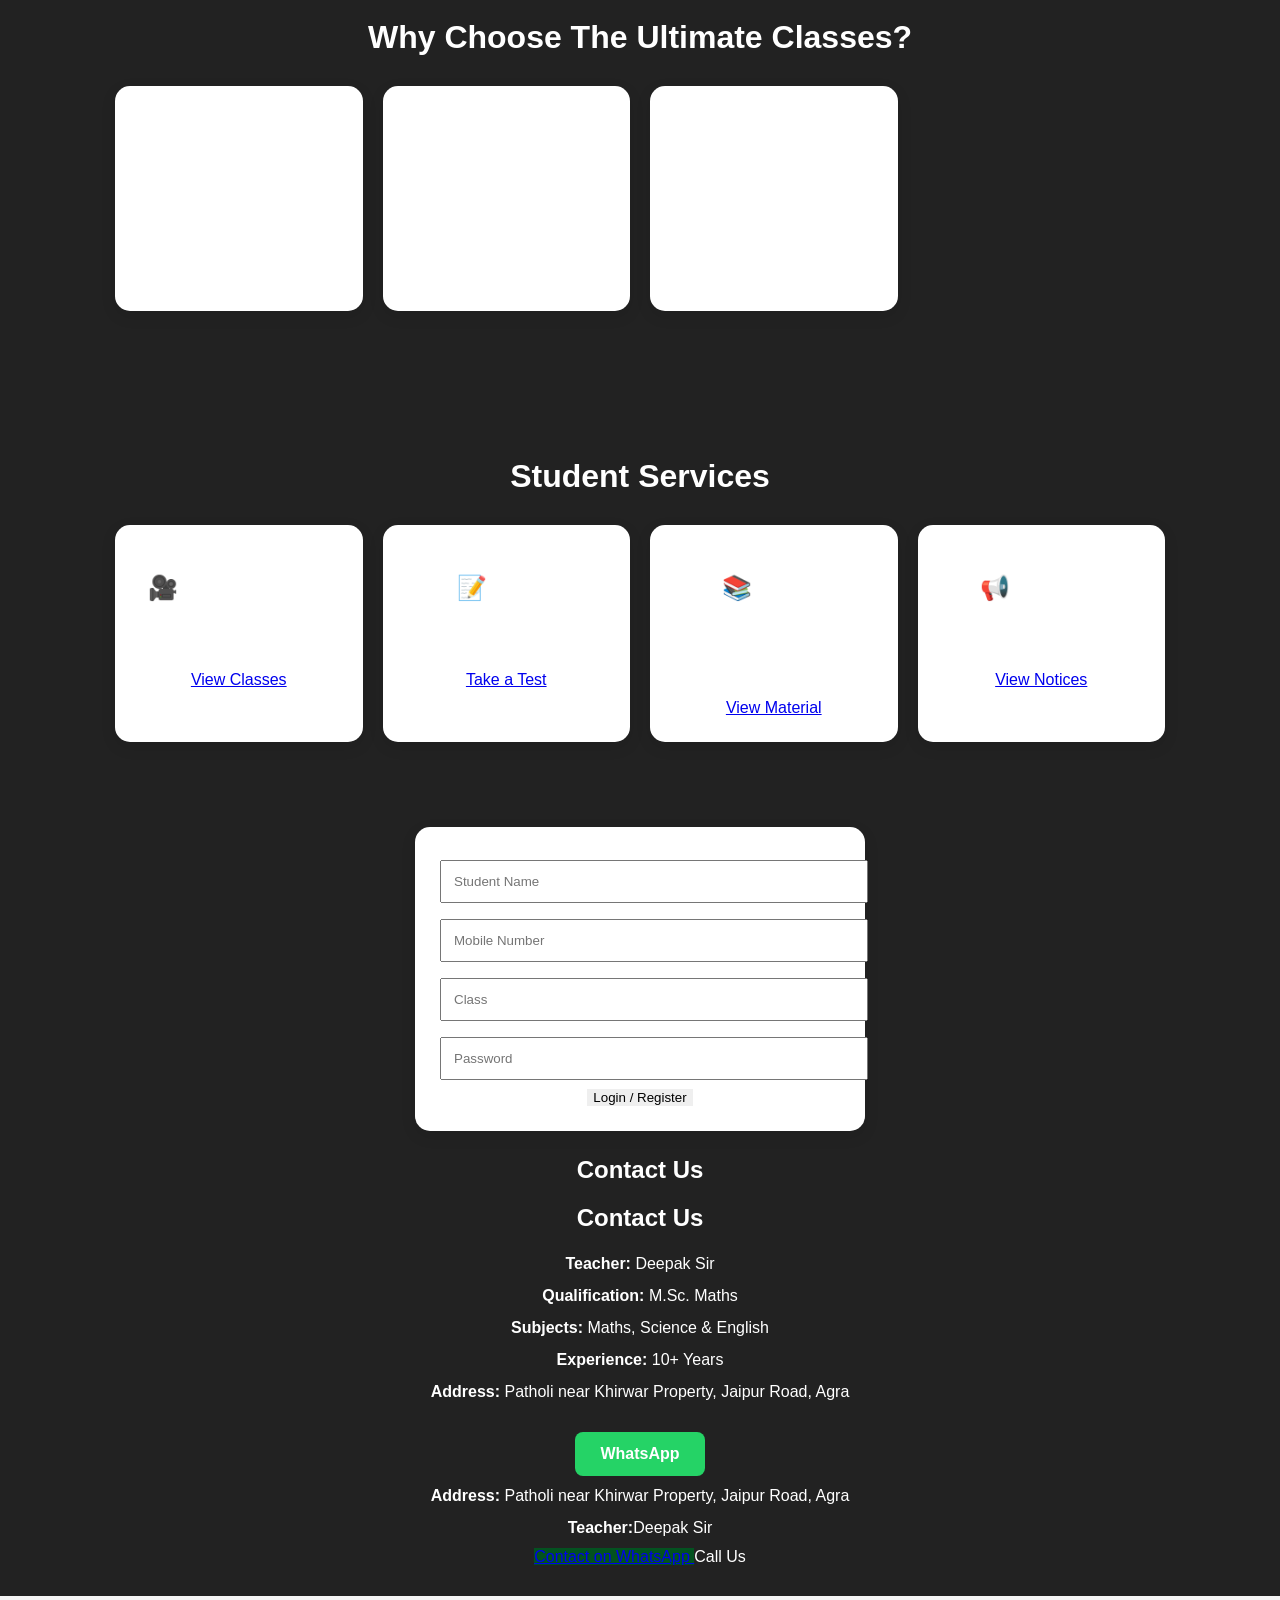
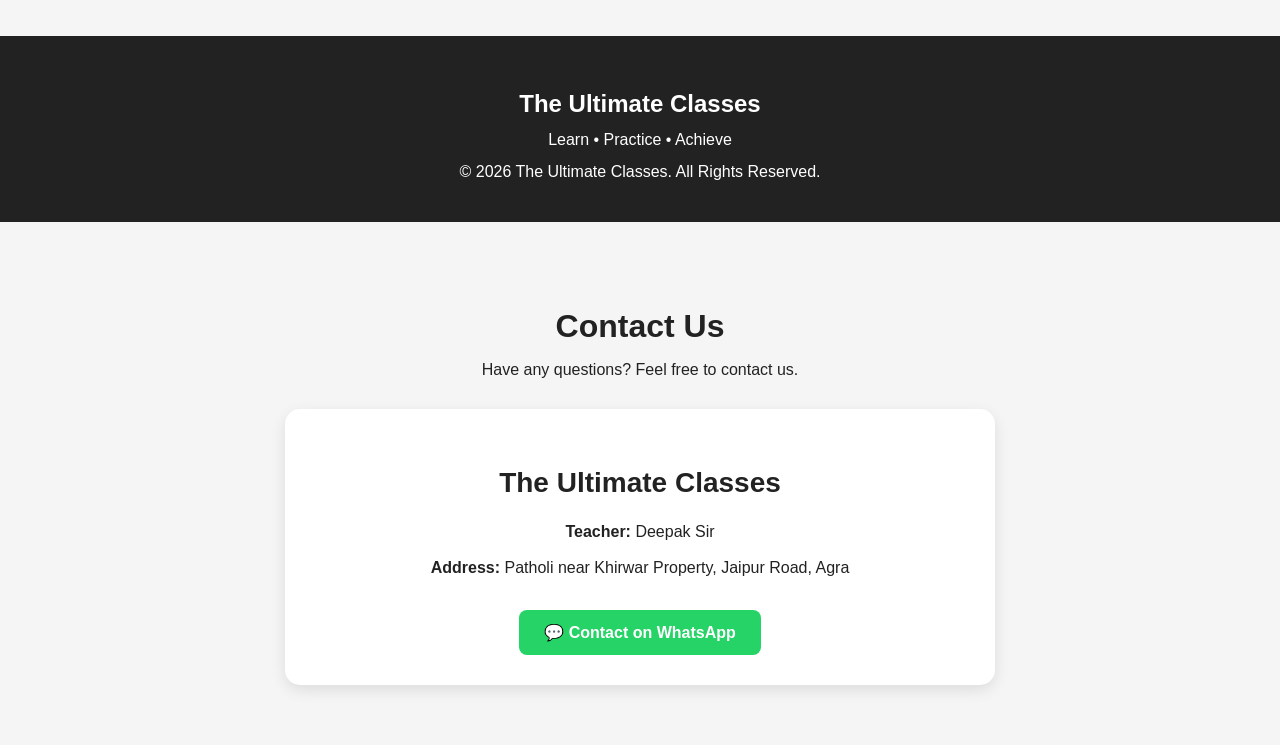
==== commit 730caabc: "Update index.html with meta tag and layout improvements Added Google site verification meta tag and " ====
--- a/index.html
+++ b/index.html
@@ -4,6 +4,7 @@
     <link rel="stylesheet"href="style.css">
     <meta charset="UTF-8">
     <meta name="viewport" content="width=device-width, initial-scale=1.0">
+    <meta name="google-site-verification" content="6vgKSBQ2qyMKM
 
     <title>The Ultimate Classes</title>
 
@@ -595,4 +596,4 @@
         </a>
     </div>
 </section>
-</html>+</html>
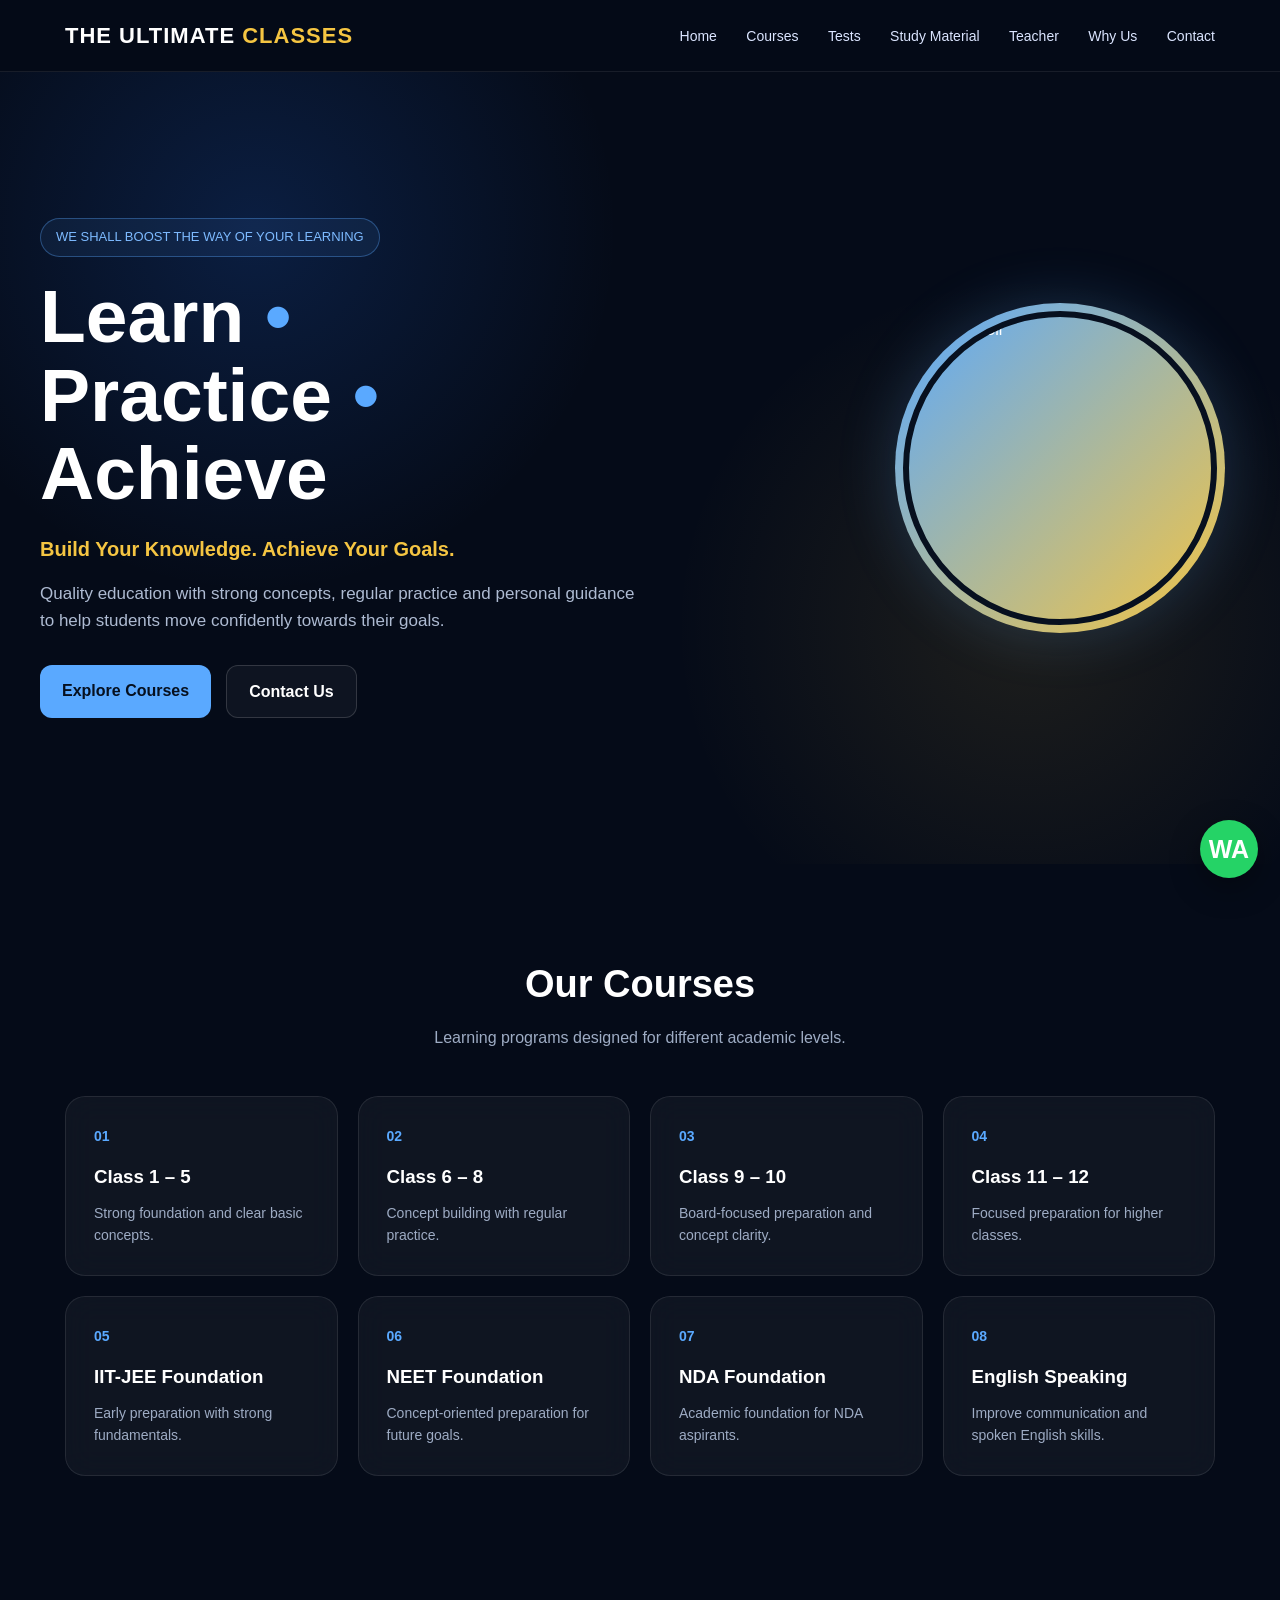
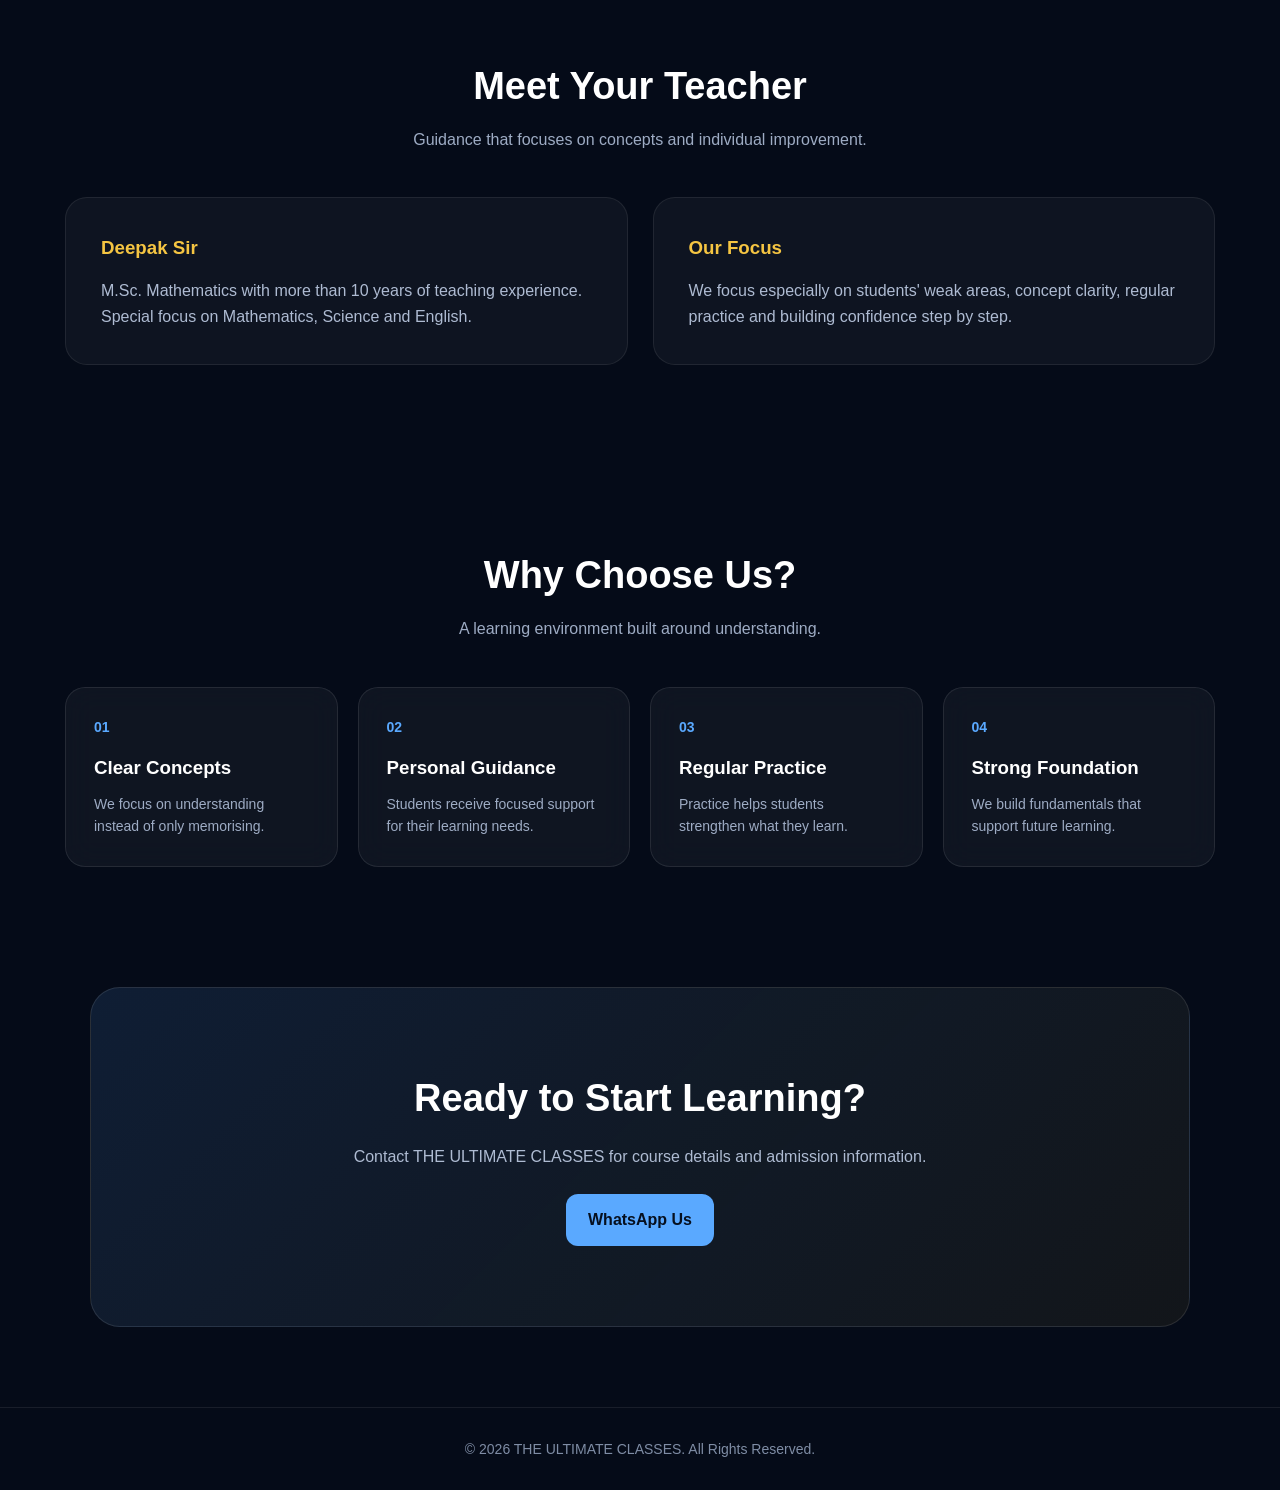
==== commit 98f512e9: "Add files via upload" ====
--- a/index.html
+++ b/index.html
@@ -1,599 +1,673 @@
 <!DOCTYPE html>
 <html lang="en">
+
 <head>
-    <link rel="stylesheet"href="style.css">
     <meta charset="UTF-8">
     <meta name="viewport" content="width=device-width, initial-scale=1.0">
-    <meta name="google-site-verification" content="6vgKSBQ2qyMKM
-
-    <title>The Ultimate Classes</title>
+
+    <title>THE ULTIMATE CLASSES | Learn • Practice • Achieve</title>
 
     <style>
         * {
             margin: 0;
             padding: 0;
             box-sizing: border-box;
-        }
-
-
-        .contact-info {
-    background: #d5e4f0;
-    color: #18232e;
-    padding: 25px;
-    margin: 25px 0;
-    border-radius: 12px;
-    border: 2px solid #8aa9bf;
-}
-
-.contact-info h2 {
-    color: #102f46;
-    font-size: 28px;
-    margin-bottom: 15px;
-}
-
-.contact-info p {
-    color: #18232e;
-    font-size: 17px;
-    margin: 8px 0;
-}
-
-.whatsapp-btn {
-    display: inline-block;
-    margin-top: 20px;
-    padding: 13px 25px;
-    background: #168c45;
-    color: #ffffff;
-    text-decoration: none;
-    font-weight: bold;
-    border-radius: 8px;
-}
-
-body {
-    font-family: Arial, sans-serif;
-    background: #edf2f6;
-    color: #18232e;
-    margin: 0;
-    line-height: 1.6;
-}
-
-header {
-    background: #173b57;
-    color: #ffffff;
-    padding: 28px 20px;
-    text-align: center;
-}
-
-header h1 {
-    color: #ffffff;
-    font-size: 34px;
-    margin-bottom: 8px;
-}
-
-header p {
-    color: #e6edf2;
-    font-size: 17px;
-    margin: 5px 0;
-}
-
-nav {
-    background: #102d43;
-    padding: 15px;
-    text-align: center;
-}
-
-nav a {
-    color: #ffffff;
-    text-decoration: none;
-    font-weight: bold;
-    margin: 0 12px;
-}
-
-nav a:hover {
-    text-decoration: underline;
-}
-
-.hero {
-    background: #c9ddea;
-    color: #18232e;
-    text-align: center;
-    padding: 55px 20px;
-}
-
-.hero h2 {
-    color: #102f46;
-    font-size: 32px;
-    margin-bottom: 12px;
-}
-
-.hero p {
-    color: #263b4a;
-    font-size: 18px;
-    margin-bottom: 20px;
-}
-
-
-       
+            font-family: Arial, Helvetica, sans-serif;
+        }
+
+        html {
+            scroll-behavior: smooth;
+        }
+
+        body {
+            background: #050b18;
+            color: white;
+            line-height: 1.6;
+        }
+
+        /* HEADER */
+        header {
+            position: sticky;
+            top: 0;
+            z-index: 1000;
+            background: rgba(5, 11, 24, 0.85);
+            backdrop-filter: blur(18px);
+            border-bottom: 1px solid rgba(255, 255, 255, 0.08);
+        }
+
+        .nav {
+            max-width: 1200px;
+            margin: auto;
+            padding: 18px 25px;
+            display: flex;
+            align-items: center;
+            justify-content: space-between;
+        }
+
+        .logo {
+            font-size: 22px;
+            font-weight: 800;
+            letter-spacing: 1px;
+        }
+
+        .logo span {
+            color: #f5c542;
+        }
+
+        nav a {
+            color: #dbe5ff;
+            text-decoration: none;
+            margin-left: 25px;
+            font-size: 14px;
+            transition: 0.3s;
+        }
+
+        nav a:hover {
+            color: #5aa9ff;
+        }
+
+        /* HERO */
+        .hero {
+            min-height: 88vh;
+            display: flex;
+            align-items: center;
+            justify-content: center;
+            padding: 70px 25px;
+            background:
+                radial-gradient(circle at 20% 20%, rgba(37, 117, 252, 0.18), transparent 30%),
+                radial-gradient(circle at 80% 70%, rgba(245, 197, 66, 0.10), transparent 30%);
+        }
+
+        .hero-container {
+            max-width: 1200px;
+            width: 100%;
+            display: flex;
+            align-items: center;
+            justify-content: space-between;
+            gap: 60px;
+        }
+
+        .hero-text {
+            flex: 1;
+        }
+
+        .tag {
+            display: inline-block;
+            padding: 8px 15px;
+            border: 1px solid rgba(90, 169, 255, 0.35);
+            border-radius: 30px;
+            color: #7dbaff;
+            background: rgba(90, 169, 255, 0.08);
+            margin-bottom: 20px;
+            font-size: 13px;
+        }
+
+        .hero h1 {
+            font-size: clamp(42px, 6vw, 75px);
+            line-height: 1.05;
+            margin-bottom: 20px;
+        }
+
+        .hero h1 span {
+            color: #5aa9ff;
+        }
+
+        .hero h2 {
+            color: #f5c542;
+            font-size: 20px;
+            margin-bottom: 15px;
+        }
 
         .hero p {
-            margin: 15px 0;
-            font-size: 18px;
-        }
-
-        .button {
+            max-width: 600px;
+            color: #aebbd2;
+            font-size: 17px;
+            margin-bottom: 30px;
+        }
+
+        .buttons {
+            display: flex;
+            gap: 15px;
+            flex-wrap: wrap;
+        }
+
+        .btn {
             display: inline-block;
-            background: #123c69;
+            text-decoration: none;
+            padding: 13px 22px;
+            border-radius: 12px;
+            font-weight: 700;
+            transition: 0.3s;
+        }
+
+        .primary {
+            background: #5aa9ff;
+            color: #06101f;
+        }
+
+        .primary:hover {
+            transform: translateY(-3px);
+            box-shadow: 0 12px 30px rgba(90, 169, 255, 0.25);
+        }
+
+        .secondary {
+            border: 1px solid rgba(255, 255, 255, 0.15);
             color: white;
-            padding: 12px 25px;
-            border-radius: 6px;
+            background: rgba(255, 255, 255, 0.04);
+        }
+
+        .secondary:hover {
+            background: rgba(255, 255, 255, 0.08);
+        }
+
+        /* SIR PHOTO */
+        .hero-photo {
+            flex: 0 0 360px;
+            display: flex;
+            justify-content: center;
+        }
+
+        .photo-ring {
+            width: 330px;
+            height: 330px;
+            padding: 8px;
+            border-radius: 50%;
+            background: linear-gradient(135deg, #5aa9ff, #f5c542);
+            box-shadow: 0 0 60px rgba(90, 169, 255, 0.20);
+        }
+
+        .photo-ring img {
+            width: 100%;
+            height: 100%;
+            object-fit: cover;
+            object-position: center;
+            border-radius: 50%;
+            border: 6px solid #07101f;
+            display: block;
+        }
+
+        /* SECTIONS */
+        section {
+            max-width: 1200px;
+            margin: auto;
+            padding: 90px 25px;
+        }
+
+        .section-title {
+            text-align: center;
+            margin-bottom: 45px;
+        }
+
+        .section-title h2 {
+            font-size: 38px;
+            margin-bottom: 10px;
+        }
+
+        .section-title p {
+            color: #9eacc4;
+        }
+
+        /* GLASS CARDS */
+        .cards {
+            display: grid;
+            grid-template-columns: repeat(4, 1fr);
+            gap: 20px;
+        }
+
+        .card {
+            padding: 28px;
+            border-radius: 20px;
+            background: rgba(255, 255, 255, 0.045);
+            border: 1px solid rgba(255, 255, 255, 0.09);
+            backdrop-filter: blur(15px);
+            transition: 0.3s;
+        }
+
+        .card:hover {
+            transform: translateY(-8px);
+            border-color: rgba(90, 169, 255, 0.35);
+            box-shadow: 0 20px 45px rgba(0, 0, 0, 0.25);
+        }
+
+        .card .number {
+            color: #5aa9ff;
+            font-size: 14px;
+            font-weight: bold;
+            margin-bottom: 15px;
+        }
+
+        .card h3 {
+            margin-bottom: 10px;
+        }
+
+        .card p {
+            color: #9eacc4;
+            font-size: 14px;
+        }
+
+        /* ABOUT */
+        .about-box {
+            display: grid;
+            grid-template-columns: 1fr 1fr;
+            gap: 25px;
+        }
+
+        .about-card {
+            padding: 35px;
+            border-radius: 22px;
+            background: rgba(255, 255, 255, 0.04);
+            border: 1px solid rgba(255, 255, 255, 0.08);
+        }
+
+        .about-card h3 {
+            color: #f5c542;
+            margin-bottom: 15px;
+        }
+
+        .about-card p {
+            color: #aebbd2;
+        }
+
+        /* CTA */
+        .cta {
+            text-align: center;
+            padding: 80px 25px;
+            margin: 30px auto 80px;
+            max-width: 1100px;
+            border-radius: 30px;
+            background:
+                linear-gradient(135deg, rgba(90, 169, 255, 0.12), rgba(245, 197, 66, 0.06));
+            border: 1px solid rgba(255, 255, 255, 0.10);
+        }
+
+        .cta h2 {
+            font-size: 38px;
+            margin-bottom: 15px;
+        }
+
+        .cta p {
+            color: #aebbd2;
+            margin-bottom: 25px;
+        }
+
+        /* FOOTER */
+        footer {
+            text-align: center;
+            padding: 30px 20px;
+            border-top: 1px solid rgba(255, 255, 255, 0.08);
+            color: #7f8da5;
+            font-size: 14px;
+        }
+
+        /* WHATSAPP */
+        .whatsapp {
+            position: fixed;
+            right: 22px;
+            bottom: 22px;
+            width: 58px;
+            height: 58px;
+            border-radius: 50%;
+            display: flex;
+            align-items: center;
+            justify-content: center;
             text-decoration: none;
-            margin-top: 15px;
-        }
-
-        .section {
-            padding: 40px 20px;
-            text-align: center;
-        }
-        .section h2 {
-    color: #123c69;
-    font-size: 30px;
-    text-align: center;
-    margin-bottom: 22px;
-    font-weight: 700;
-    letter-spacing: 0.5px;
-}
-#material {
-    background: #e7f0f7;
-    border-radius: 16px;
-    margin: 25px 0;
-    padding: 40px 20px;
-}
-
-#material h2 {
-    color: #123c69;
-    margin-bottom: 25px;
-}
-
-#material .card {
-    background: #ffffff;
-}
-.contact-info {
-    background: #d5e4f0;
-    color: #18232e;
-    padding: 30px;
-    margin: 25px auto;
-    border-radius: 14px;
-    border: 2px solid #8aa9bf;
-    max-width: 850px;
-}
-
-.contact-info h2 {
-    color: #123c69;
-    font-size: 28px;
-    margin-bottom: 15px;
-}
-
-.contact-info p {
-    color: #263b4a;
-    font-size: 17px;
-    margin: 8px 0;
-}
-
-.contact-info .whatsapp-btn {
-    margin-top: 20px;
-}
-footer {
-    background: #102d43;
-    color: #ffffff;
-    text-align: center;
-    padding: 22px 15px;
-    margin-top: 30px;
-}
-
-footer p {
-    color: #e6edf2;
-    font-size: 15px;
-    margin: 0;
-}
-
-     .cards {
-    display: flex;
-    flex-wrap: wrap;
-    justify-content: center;
-    gap: 22px;
-    padding: 15px 10px;
-}
-
-.card {
-    background: #d9e8f5;
-    color: #172b3a;
-    width: 280px;
-    padding: 25px;
-    border-radius: 14px;
-    border: 1px solid #9db9ce;
-    box-shadow: 0 5px 12px rgba(0, 0, 0, 0.12);
-    transition: transform 0.2s ease, box-shadow 0.2s ease;
-}
-
-.card:hover {
-    transform: translateY(-5px);
-    box-shadow: 0 9px 18px rgba(0, 0, 0, 0.18);
-}
-
-.card h3 {
-    color: #123c69;
-    font-size: 21px;
-    margin-bottom: 10px;
-}
-
-.card p {
-    color: #263b4a;
-    font-size: 16px;
-    line-height: 1.6;
-    margin: 0;
-}
-
-
-        footer {
-            background: #123c69;
+            background: #25D366;
             color: white;
-            text-align: center;
-            padding: 20px;
-            margin-top: 30px;
-        }
-        @media (max-width: 768px) {
-    header h1 {
-        font-size: 26px;
-    }
-
-    header p {
-        font-size: 14px;
-    }
-
-    nav {
-        padding: 10px;
-    }
-
-    nav a {
-        display: inline-block;
-        margin: 6px 8px;
-        font-size: 14px;
-    }
-
-    .hero {
-    background: #c8dff0;
-    color: #172b3a;
-    text-align: center;
-    padding: 70px 20px;
-    border-radius: 0 0 20px 20px;
-    margin-bottom: 25px;
-}
-
-.hero h2 {
-    color: #123c69;
-    font-size: 36px;
-    margin-bottom: 15px;
-    font-weight: 700;
-}
-
-.hero p {
-    color: #263b4a;
-    font-size: 18px;
-    max-width: 700px;
-    margin: 0 auto 25px;
-    line-height: 1.7;
-}
-
-.hero .button {
-    display: inline-block;
-    background: #123c69;
-    color: #ffffff;
-    text-decoration: none;
-    padding: 13px 28px;
-    border-radius: 8px;
-    font-weight: bold;
-}
-
-.hero .button:hover {
-    background: #0b2947;
-}
-
-    .contact-info {
-        padding: 20px;
-        margin: 15px 10px;
-    }
-
-    .contact-info h2 {
-        font-size: 24px;
-    }
-
-    .contact-info p {
-        font-size: 15px;
-    }
-
-    .whatsapp-btn {
-        padding: 12px 20px;
-        font-size: 15px;
-    }
-}
+            font-size: 25px;
+            font-weight: bold;
+            box-shadow: 0 10px 30px rgba(0, 0, 0, 0.35);
+            z-index: 2000;
+        }
+
+        /* MOBILE */
+        @media (max-width: 900px) {
+
+            .nav {
+                flex-direction: column;
+                gap: 12px;
+                padding: 14px 15px;
+                align-items: stretch;
+            }
+
+            .logo {
+                text-align: center;
+                font-size: 18px;
+            }
+
+            nav {
+                display: flex;
+                gap: 8px;
+                margin: 0;
+                padding-bottom: 5px;
+                overflow-x: auto;
+                white-space: nowrap;
+                justify-content: flex-start;
+                scrollbar-width: none;
+            }
+
+            nav::-webkit-scrollbar {
+                display: none;
+            }
+
+            nav a {
+                margin-left: 0;
+                padding: 8px 13px;
+                border-radius: 20px;
+                background: rgba(90, 169, 255, 0.08);
+                border: 1px solid rgba(90, 169, 255, 0.20);
+                font-size: 12px;
+                flex-shrink: 0;
+            }
+
+            nav a:hover {
+                background: rgba(90, 169, 255, 0.18);
+            }
+
+            .hero-container {
+                flex-direction: column-reverse;
+                text-align: center;
+            }
+
+            .hero-text {
+                display: flex;
+                flex-direction: column;
+                align-items: center;
+            }
+
+            .hero-photo {
+                flex-basis: auto;
+            }
+
+            .cards {
+                grid-template-columns: repeat(2, 1fr);
+            }
+
+            .about-box {
+                grid-template-columns: 1fr;
+            }
+        }
+
+        @media (max-width: 600px) {
+
+            .photo-ring {
+                width: 250px;
+                height: 250px;
+            }
+
+            .hero {
+                padding-top: 45px;
+            }
+
+            .hero h1 {
+                font-size: 43px;
+            }
+
+            .cards {
+                grid-template-columns: 1fr;
+            }
+
+            .section-title h2,
+            .cta h2 {
+                font-size: 30px;
+            }
+        }
+
+        @media (max-width: 600px) {
+
+            .photo-ring {
+                width: 250px;
+                height: 250px;
+            }
+
+            .hero {
+                padding-top: 45px;
+            }
+
+            .hero h1 {
+                font-size: 43px;
+            }
+
+            .cards {
+                grid-template-columns: 1fr;
+            }
+
+            .section-title h2,
+            .cta h2 {
+                font-size: 30px;
+            }
+        }
     </style>
 </head>
 
 <body>
 
+    <!-- HEADER -->
     <header>
-        <h1>THE ULTIMATE CLASSES</h1>
-        <p>We Shall Boost the Way of Your Learning</p>
+        <div class="nav">
+            <div class="logo">
+                THE ULTIMATE <span>CLASSES</span>
+            </div>
+
+            <nav>
+                <a href="index.html">Home</a>
+                <a href="courses.html">Courses</a>
+                <a href="tests.html">Tests</a>
+                <a href="Study-material.html">Study Material</a>
+                <a href="Teacher.html">Teacher</a>
+                <a href="Why-us.html">Why Us</a>
+                <a href="contact.html">Contact</a>
+            </nav>
+        </div>
     </header>
 
-    <nav>
-        <a href="index.html">Home</a>
-        <a href="Courses.html">Courses</a>
-        <a href="tests.html">Tests</a>
-        <a href="study-material.html">Study Mterial</a>
-        <a href="#contact">contact</a></nav>
-
-    <section class="hero">
-        <section class="section" id="courses">
-    <h2>Our Courses</h2>
-    <p>Choose the right course and start learning today.</p>
-
-    <div class="cards">
-
-        <div class="card">
-            <h3>Class 1–5</h3>
-            <p>Strong foundation for young learners.</p>
-        </div>
-
-        <div class="card">
-            <h3>Class 6–8</h3>
-            <p>Build strong concepts in every subject.</p>
-        </div>
-
-        <div class="card">
-            <h3>Class 9–10</h3>
-            <p>Complete preparation for school exams.</p>
-        </div>
-
-        <div class="card">
-            <h3>Class 11–12</h3>
-            <p>Focused learning for higher classes.</p>
-        </div>
-
-        <div class="card">
-            <h3>IIT-JEE Foundation</h3>
-            <p>Build strong concepts for future competitive exams.</p>
-        </div>
-
-        <div class="card">
-            <h3>NEET Foundation</h3>
-            <p>Develop a strong foundation for medical entrance preparation.</p>
-        </div>
-
-        <div class="card">
-            <h3>NDA Foundation</h3>
-            <p>Start your preparation with strong basic concepts.</p>
-        </div>
-
-        <div class="card">
-            <h3>English Speaking</h3>
-            <p>Improve your English communication and confidence.</p>
-        </div>
+    <!-- HERO -->
+    <main id="home">
+
+        <div class="hero">
+            <div class="hero-container">
+
+                <div class="hero-text">
+
+                    <div class="tag">
+                        WE SHALL BOOST THE WAY OF YOUR LEARNING
+                    </div>
+
+                    <h1>
+                        Learn <span>•</span><br>
+                        Practice <span>•</span><br>
+                        Achieve
+                    </h1>
+
+                    <h2>Build Your Knowledge. Achieve Your Goals.</h2>
+
+                    <p>
+                        Quality education with strong concepts, regular practice
+                        and personal guidance to help students move confidently
+                        towards their goals.
+                    </p>
+
+                    <div class="buttons">
+                        <a href="#courses" class="btn primary">
+                            Explore Courses
+                        </a>
+
+                        <a href="#contact" class="btn secondary">
+                            Contact Us
+                        </a>
+                    </div>
+
+                </div>
+
+                <!-- DEEPAK SIR PHOTO -->
+                <div class="hero-photo">
+                    <div class="photo-ring">
+                        <img src="Deepak.jpeg" alt="Deepak Sir">
+                    </div>
+                </div>
+
+            </div>
+        </div>
+
+    </main>
+
+    <!-- COURSES -->
+    <section id="courses">
+
+        <div class="section-title">
+            <h2>Our Courses</h2>
+            <p>Learning programs designed for different academic levels.</p>
+        </div>
+
+        <div class="cards">
+
+            <div class="card">
+                <div class="number">01</div>
+                <h3>Class 1 – 5</h3>
+                <p>Strong foundation and clear basic concepts.</p>
+            </div>
+
+            <div class="card">
+                <div class="number">02</div>
+                <h3>Class 6 – 8</h3>
+                <p>Concept building with regular practice.</p>
+            </div>
+
+            <div class="card">
+                <div class="number">03</div>
+                <h3>Class 9 – 10</h3>
+                <p>Board-focused preparation and concept clarity.</p>
+            </div>
+
+            <div class="card">
+                <div class="number">04</div>
+                <h3>Class 11 – 12</h3>
+                <p>Focused preparation for higher classes.</p>
+            </div>
+
+            <div class="card">
+                <div class="number">05</div>
+                <h3>IIT-JEE Foundation</h3>
+                <p>Early preparation with strong fundamentals.</p>
+            </div>
+
+            <div class="card">
+                <div class="number">06</div>
+                <h3>NEET Foundation</h3>
+                <p>Concept-oriented preparation for future goals.</p>
+            </div>
+
+            <div class="card">
+                <div class="number">07</div>
+                <h3>NDA Foundation</h3>
+                <p>Academic foundation for NDA aspirants.</p>
+            </div>
+
+            <div class="card">
+                <div class="number">08</div>
+                <h3>English Speaking</h3>
+                <p>Improve communication and spoken English skills.</p>
+            </div>
+
+        </div>
+
+    </section>
+
+    <!-- TEACHER -->
+    <section id="teacher">
+
+        <div class="section-title">
+            <h2>Meet Your Teacher</h2>
+            <p>Guidance that focuses on concepts and individual improvement.</p>
+        </div>
+
+        <div class="about-box">
+
+            <div class="about-card">
+                <h3>Deepak Sir</h3>
+                <p>
+                    M.Sc. Mathematics with more than 10 years of teaching
+                    experience. Special focus on Mathematics, Science and
+                    English.
+                </p>
+            </div>
+
+            <div class="about-card">
+                <h3>Our Focus</h3>
+                <p>
+                    We focus especially on students' weak areas, concept
+                    clarity, regular practice and building confidence step
+                    by step.
+                </p>
+            </div>
+
+        </div>
+
+    </section>
+
+    <!-- WHY US -->
+    <section id="why-us">
+
+        <div class="section-title">
+            <h2>Why Choose Us?</h2>
+            <p>A learning environment built around understanding.</p>
+        </div>
+
+        <div class="cards">
+
+            <div class="card">
+                <div class="number">01</div>
+                <h3>Clear Concepts</h3>
+                <p>We focus on understanding instead of only memorising.</p>
+            </div>
+
+            <div class="card">
+                <div class="number">02</div>
+                <h3>Personal Guidance</h3>
+                <p>Students receive focused support for their learning needs.</p>
+            </div>
+
+            <div class="card">
+                <div class="number">03</div>
+                <h3>Regular Practice</h3>
+                <p>Practice helps students strengthen what they learn.</p>
+            </div>
+
+            <div class="card">
+                <div class="number">04</div>
+                <h3>Strong Foundation</h3>
+                <p>We build fundamentals that support future learning.</p>
+            </div>
+
+        </div>
+
+    </section>
+
+    <!-- CTA -->
+    <div class="cta" id="contact">
+
+        <h2>Ready to Start Learning?</h2>
+
+        <p>
+            Contact THE ULTIMATE CLASSES for course details and admission
+            information.
+        </p>
+
+        <a href="https://wa.me/918909635485" class="btn primary" target="_blank">
+            WhatsApp Us
+        </a>
 
     </div>
-</section>
-        <h2>Learn • Practice • Achieve</h2>
-        <p>Build your knowledge and achieve your goals with The Ultimate Classes.</p>
-        <a href="courses.html" class="button">Explore Courses</a>
-    </section>
-
-    <section class="section"id="courses"></section>
-        <h2>Our Courses</h2>
-        <div class="card">
-    <h3>IIT-JEE Foundation</h3>
-    <p>Foundation preparation for future competitive exams.</p>
-</div>
-
-<div class="card">
-    <h3>NEET Foundation</h3>
-    <p>Build strong concepts for medical entrance preparation.</p>
-</div>
-
-<div class="card">
-    <h3>NDA Foundation</h3>
-    <p>Foundation learning and preparation for NDA aspirants.</p>
-</div>
-
-<div class="card">
-    <h3>English Speaking</h3>
-    <p>Improve your English communication and speaking skills.</p>
-</div>
-
-        <div class="cards">
-
-            <div class="card">
-                <h3>Class 1–5</h3>
-                <p>Foundation learning for students.</p>
-            </div>
-
-            <div class="card">
-                <h3>Class 6–8</h3>
-                <p>Strong concepts and regular practice.</p>
-            </div>
-
-            <div class="card">
-                <h3>Class 9–10</h3>
-                <p>Board preparation and concept building.</p>
-            </div>
-
-            <div class="card">
-                <h3>Class 11–12</h3>
-                <p>Senior secondary academic preparation.</p>
-            </div>
-
-        </div>
-    </section>
-
-    <section class="section">
-        <h2>Why Choose Us?</h2>
-        <p>Focused learning • Regular tests • Study material • Personal guidance</p>
-    </section>
-
+
+    <!-- FOOTER -->
     <footer>
-        <p>© 2026 The Ultimate Classes</p>
-        <section class="section">
-    <h2>About Our Teacher</h2>
-
-    <section class="section">
-    <h2>Meet Our Teacher</h2>
-    <img src="Deepak.jpeg"
-     alt="Deepak Sir"
-     style="width:180px; height:180px; object-fit:cover; border-radius:50%; margin:20px;">
-
-    <div class="card" style="margin: 25px auto; max-width: 550px;">
-
-        <h3>Deepak Sir</h3>
-
-        <p><strong>Qualification:</strong> M.Sc. Maths</p>
-
-        <p><strong>Subjects:</strong> Mathematics, Science & English</p>
-
-        <p><strong>Experience:</strong> 10+ Years</p>
-
-        <p>
-            <strong>Special Focus:</strong>
-            Helping students understand concepts
-            and improve their weak areas.
-        </p>
-
-    </div>
-</section>
-
-</section>
-
-<section class="section why-us">
-    <h2>Why Choose The Ultimate Classes?</h2>
-
-    <div class="cards">
-
-        <div class="card">
-            <h3>Concept Focused</h3>
-            <p>We focus on clear concepts and strong fundamentals.</p>
-        </div>
-
-        <div class="card">
-            <h3>Regular Practice</h3>
-            <p>Regular practice and tests help students improve.</p>
-        </div>
-
-        <div class="card">
-            <h3>Personal Attention</h3>
-            <p>Special attention is given to students who need extra support.</p>
-        </div>
-
-    </div>
-</section>
-
-<section class="section" id="material">
-    <h2>Student Services</h2>
-
-    <div class="cards">
-
-        <div class="card">
-            <h3>🎥 Live Classes</h3>
-            <p>Join your online classes and continue learning.</p>
-            <a href="#" class="button">View Classes</a>
-        </div>
-
-        <div class="card">
-            <h3>📝 Tests</h3>
-            <p>Practice with regular tests and assessments.</p>
-            <a href="#" class="button">Take a Test</a>
-        </div>
-
-        <div class="card">
-            <h3>📚 Study Material</h3>
-            <p>Access notes, PDFs and useful study material.</p>
-            <a href="#" class="button">View Material</a>
-        </div>
-
-        <div class="card">
-            <h3>📢 Notices</h3>
-            <p>Get the latest updates and important announcements.</p>
-            <a href="#" class="button">View Notices</a>
-        </div>
-
-    </div>
-</section>
-
-    <div class="card" style="margin: 25px auto; max-width: 400px;">
-
-        <input type="text" placeholder="Student Name"
-               style="width:100%; padding:12px; margin:8px 0;">
-
-        <input type="tel" placeholder="Mobile Number"
-               style="width:100%; padding:12px; margin:8px 0;">
-
-        <input type="text" placeholder="Class"
-               style="width:100%; padding:12px; margin:8px 0;">
-
-        <input type="password" placeholder="Password"
-               style="width:100%; padding:12px; margin:8px 0;">
-
-        <button class="button" style="border: none; cursor: pointer;">
-            Login / Register
-        </button>
-
-    </div>
-</section>
-    <h2 id="contact">Contact Us</h2>
-    <div class="contact-info">
-    <h2>Contact Us</h2>
-    <p><strong>Teacher:</strong> Deepak Sir</p>
-    <p><strong>Qualification:</strong> M.Sc. Maths</p>
-    <p><strong>Subjects:</strong> Maths, Science & English</p>
-    <p><strong>Experience:</strong> 10+ Years</p>
-    <p><strong>Address:</strong> Patholi near Khirwar Property, Jaipur Road, Agra</p>
-
-    <a class="whatsapp-btn" href="https://wa.me/918909635485" target="_blank">
-    WhatsApp
-</a>
-</div>
-
-    <p><strong>Address:</strong> Patholi near Khirwar Property, Jaipur Road, Agra</p>
-<p><strong>Teacher:</strong>Deepak Sir</p>
-    <a href="https://wa.me/918909635485"
-   class="button"
-   style="background: #035220;">
-   Contact on WhatsApp
-    
-</a>
-    
-    Call Us
-</a>
-</a>
-</section>
+        © 2026 THE ULTIMATE CLASSES. All Rights Reserved.
     </footer>
-<footer>
-    <h3>The Ultimate Classes</h3>
-    <p>Learn • Practice • Achieve</p>
-    <p>© 2026 The Ultimate Classes. All Rights Reserved.</p>
-</footer>
+
+    <!-- FLOATING WHATSAPP -->
+    <a href="https://wa.me/918909635485" class="whatsapp" target="_blank" aria-label="WhatsApp">
+        WA
+    </a>
+
 </body>
-<section class="section" id="contact">
-    <h2>Contact Us</h2>
-
-    <p>Have any questions? Feel free to contact us.</p>
-
-    <div class="contact-box">
-        <h3>The Ultimate Classes</h3>
-
-        <p><strong>Teacher:</strong> Deepak Sir</p>
-        <p><strong>Address:</strong> Patholi near Khirwar Property, Jaipur Road, Agra</p>
-
-        <a href="https://wa.me/918909635485
-        " class="whatsapp-btn">
-            💬 Contact on WhatsApp
-        </a>
-    </div>
-</section>
-</html>
+
+</html>
